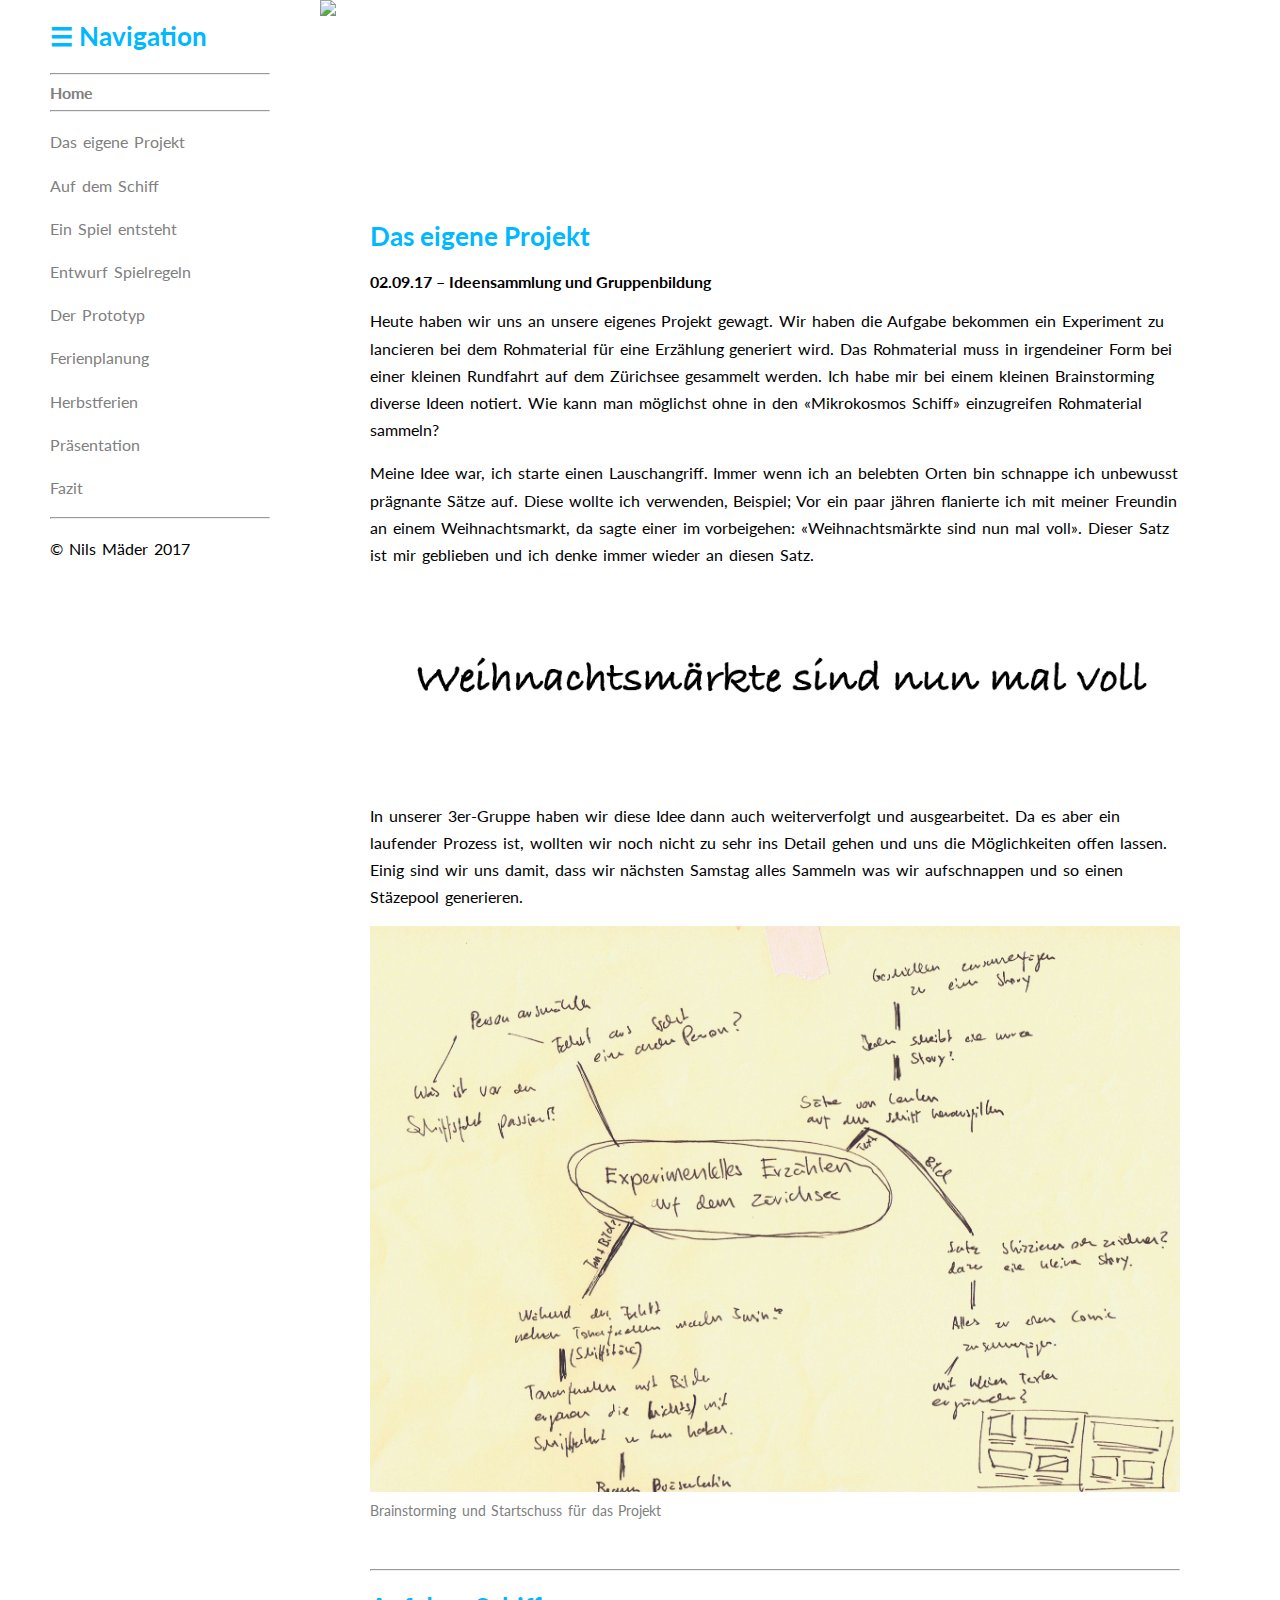
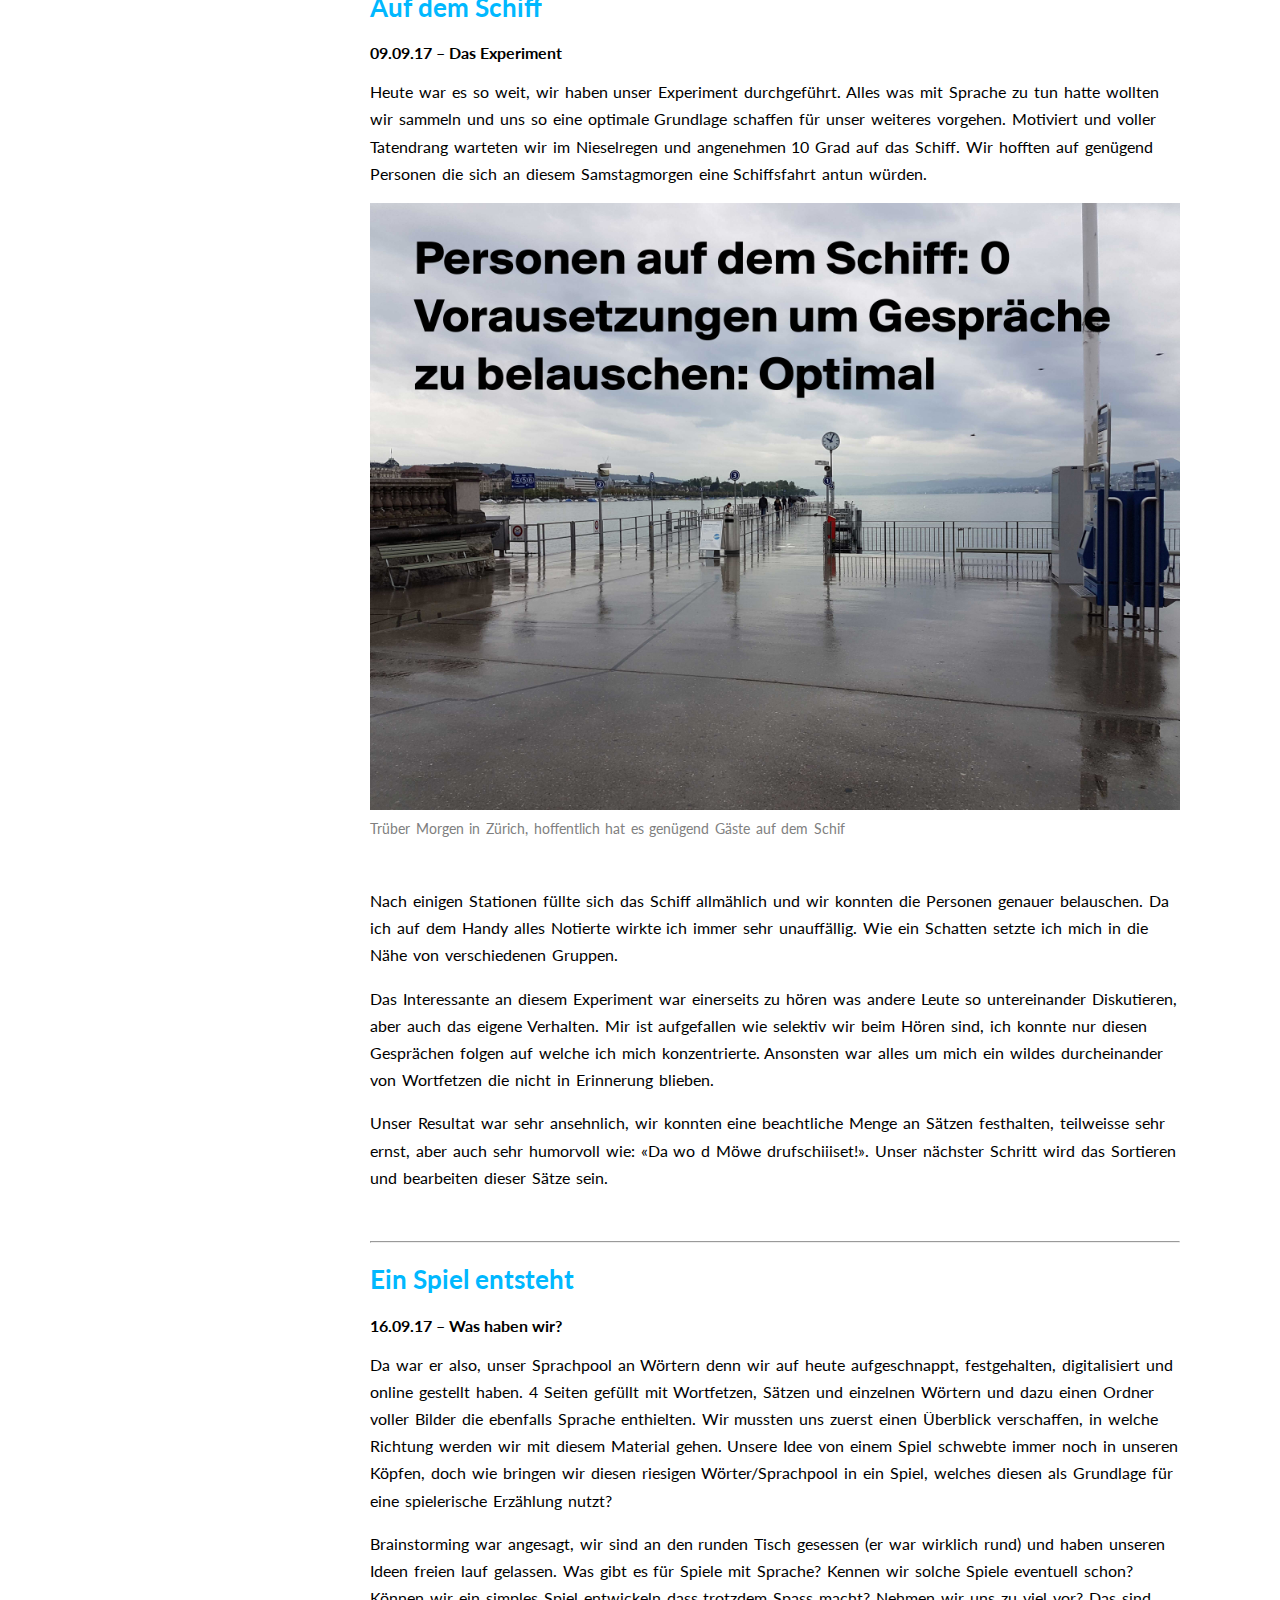
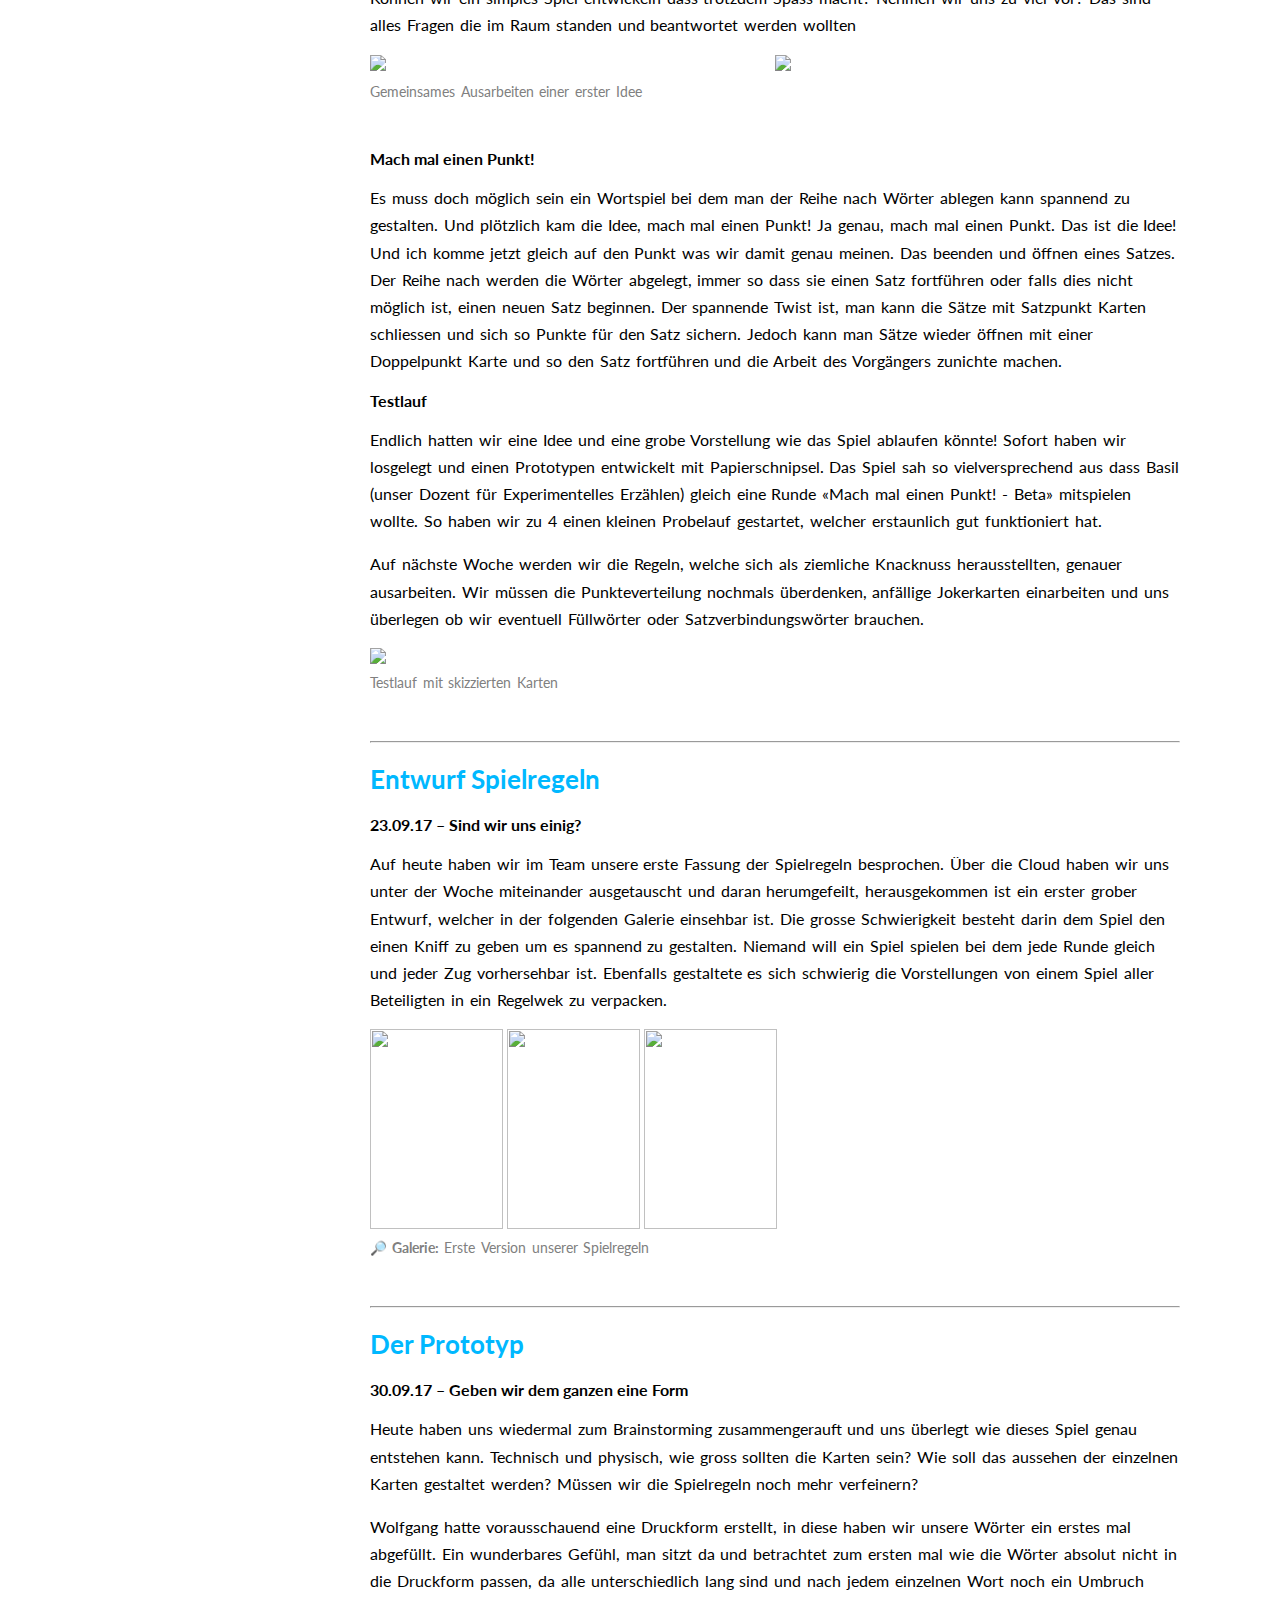
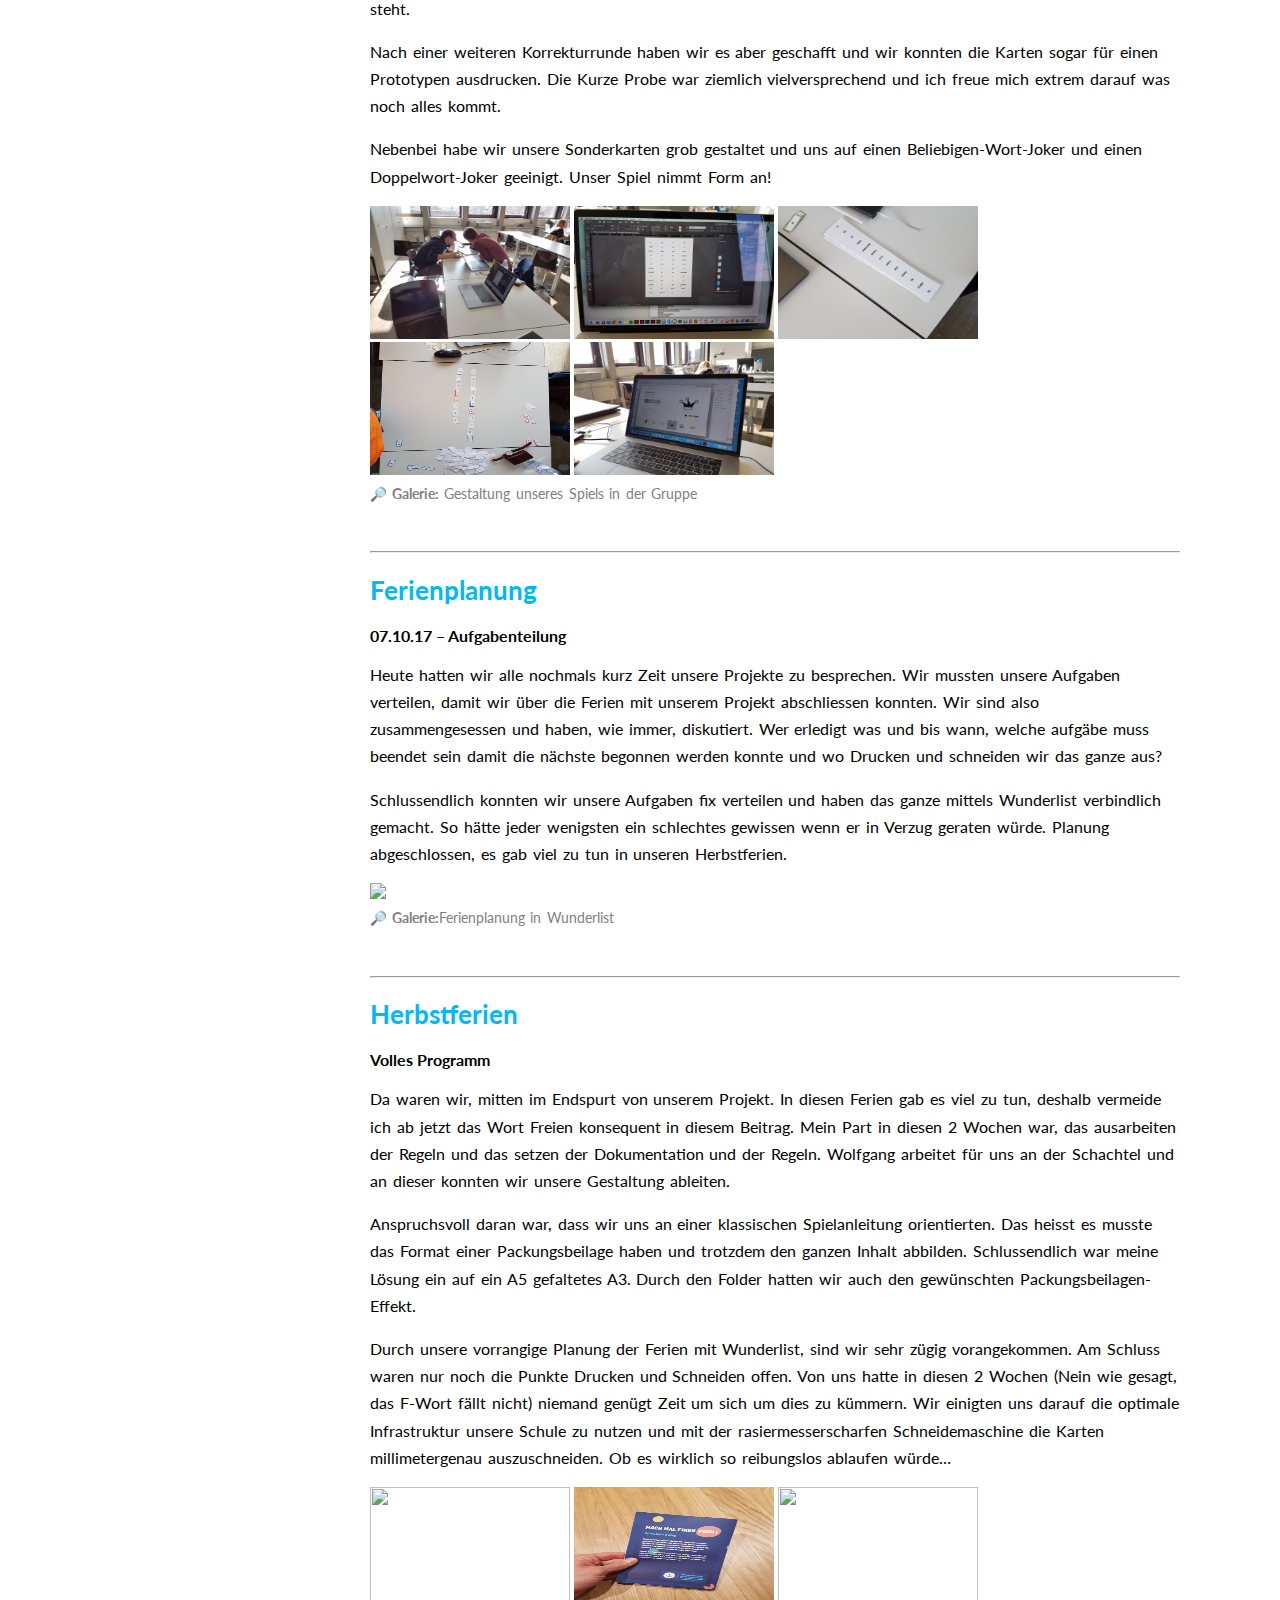
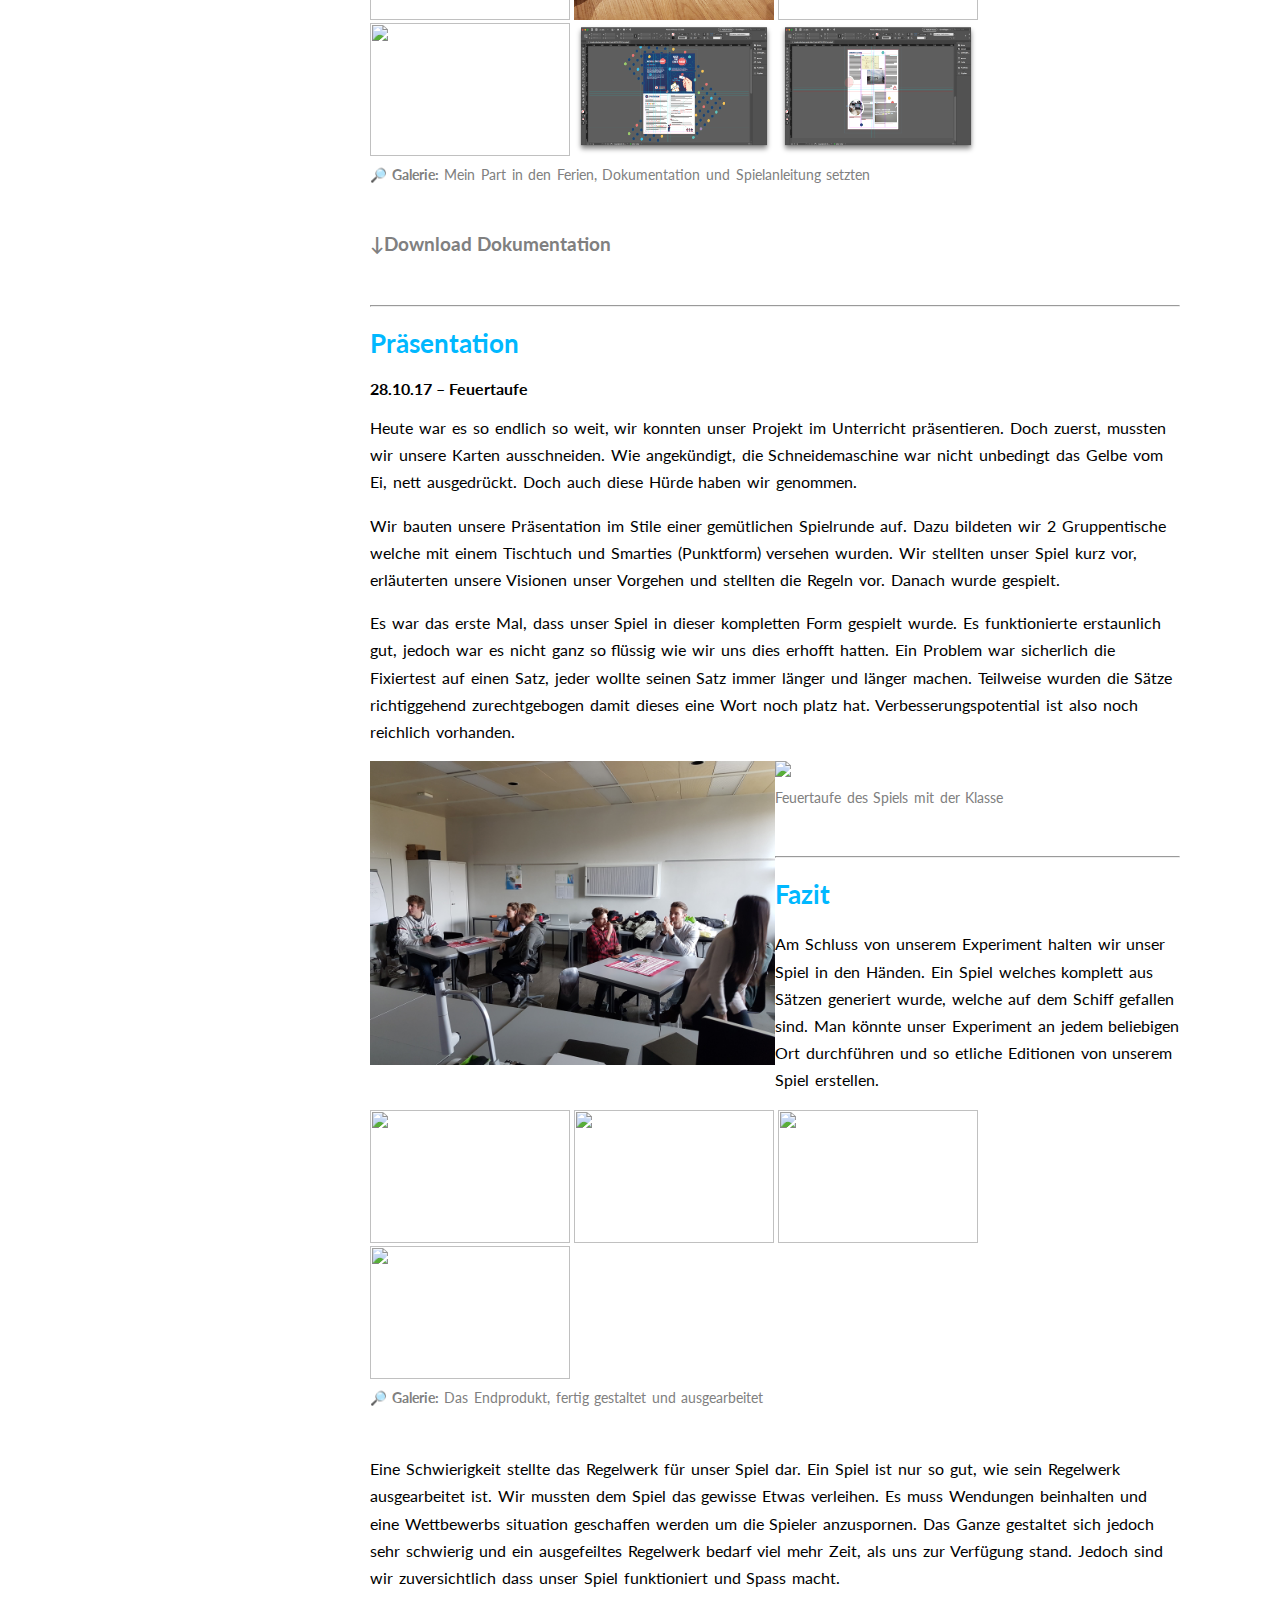
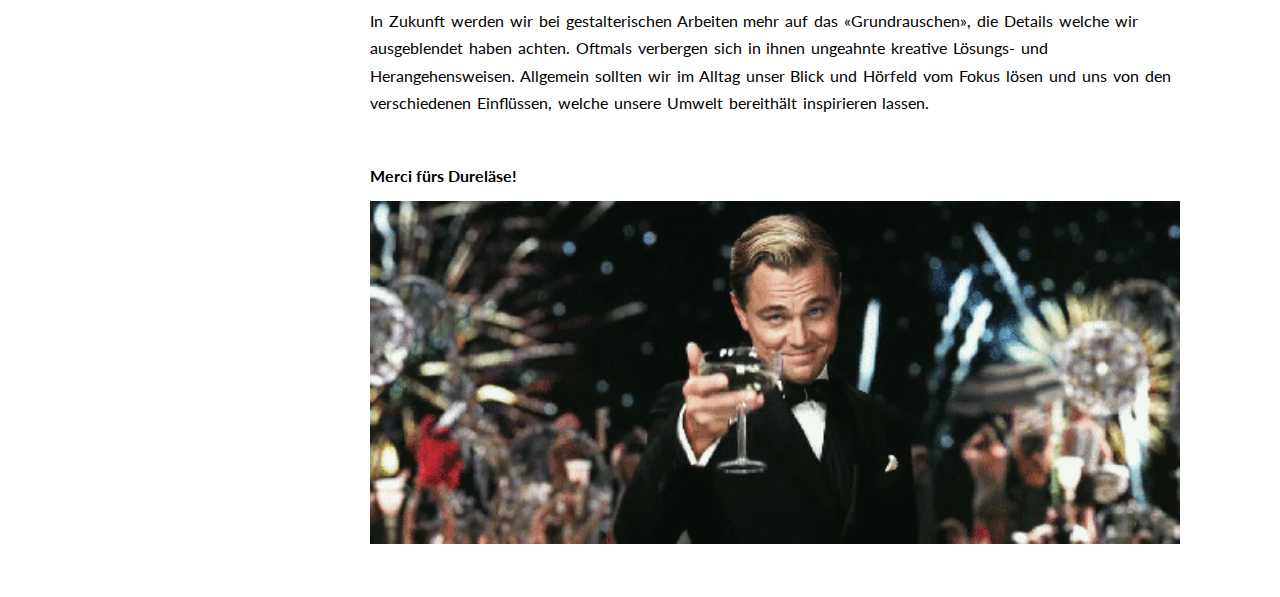
==== portfolio.html @ c40cd368 "Unterteilung" ====
<!DOCTYPE html>
<html lang="de">
    
<head>
    <link href="https://fonts.googleapis.com/css?family=Lato:400,700,900" rel="stylesheet">
    
    <meta name="viewport" content="width=device-width, initial-scale=1.0">
    <meta charset="utf-8">
    <meta http-equiv="x-ua-compatible" content="ie=edge"> 
    
    <title>Das Projekt</title>
    <link rel="stylesheet" href="./css/style.css">
    <link rel="stylesheet" href="./css/mediaqueries.css">
    
    <script src="https://ajax.googleapis.com/ajax/libs/jquery/3.2.1/jquery.min.js"></script>
    <script>
    $(document).ready(function(){
    $("a").on('click', function(event) {
    if (this.hash !== "") 
    {
    event.preventDefault();
    var hash = this.hash;
    $('html, body').animate
    ({scrollTop: $(hash).offset().top
      }, 800, function(){
           window.location.hash = hash;
    });
    }
    });
    });
</script>
    
<link rel="stylesheet" href="css/lightbox.min.css">
    
</head>
    
<body>
    
    <header>
    </header>
    
    <!-- Menue-left -->
    <main>
        <div id="left-row">
            <div id="left-row-inner">
                <h2>&#x2630; Navigation</h2>
                <hr class="line" />
            <nav>
                
    <!--HomeButton -->
            <b><a href="./index.html">Home</a></b>
                <hr class="line" />
    <!--HomeButton_Line_ende--->
                
		      <p><a href="#Projekt">Das eigene Projekt</a>
		      </p>
		      <p><a href="#Schiff">Auf dem Schiff</a>
		      </p>
              <p><a href="#Entstehung">Ein Spiel entsteht</a>
		      </p>
              <p><a href="#Spielregeln">Entwurf Spielregeln</a>
		      </p> 
		      <p><a href="#Prototyp">Der Prototyp</a>
		      </p>
                <p><a href="#Ferienplanung">Ferienplanung</a>
		      </p>
                 <p><a href="#Herbstferien">Herbstferien</a>
		      </p>
                <p><a href="#Praesentation">Präsentation</a>
		      </p>
                 <p><a href="#Fazit">Fazit</a>
		      </p>
                
            </nav>
                <hr class="line" />
                
                 <p>© Nils Mäder 2017</p> 
            </div>
        </div>
        
    <!-- Menue-left-ende -->
        
            
    <!-- Content Text start -->
        
    <div id="content">
        
        <!-- Bildstreifen Header start -->
        <div id="bildstreifen-header">
        <img src="./img/Titelbild_experimentelles_erzaehlen.jpg" width="100%">
        </div>
        <!-- Bildstreifen Header ende -->
        
            <div id="content-inner">
            
            <section id="Projekt">
            <h2>Das eigene Projekt</h2>
            </section>
            <b>02.09.17 &#8211; Ideensammlung und Gruppenbildung</b>
        
            <p>Heute haben wir uns an unsere eigenes Projekt gewagt. Wir haben die Aufgabe bekommen ein Experiment zu lancieren bei dem Rohmaterial für eine Erzählung generiert wird. Das Rohmaterial muss in irgendeiner Form bei einer kleinen Rundfahrt auf dem Zürichsee gesammelt werden. Ich habe mir bei einem kleinen Brainstorming diverse Ideen notiert. Wie kann man möglichst ohne in den «Mikrokosmos Schiff» einzugreifen Rohmaterial sammeln?</p> 

            <p>Meine Idee war, ich starte einen Lauschangriff. Immer wenn ich an belebten Orten bin schnappe ich unbewusst prägnante Sätze auf. Diese wollte ich verwenden, Beispiel; Vor ein paar jähren flanierte ich mit meiner Freundin an einem Weihnachtsmarkt, da sagte einer im vorbeigehen: «Weihnachtsmärkte sind nun mal voll». Dieser Satz ist mir geblieben und ich denke immer wieder an diesen Satz.</p> 
                
                <img src="./img/weihnachtsmaerkte.png" width="100%">

            <p>In unserer 3er-Gruppe haben wir diese Idee dann auch weiterverfolgt und ausgearbeitet. Da es aber ein laufender Prozess ist, wollten wir noch nicht zu sehr ins Detail gehen und uns die Möglichkeiten offen lassen. Einig sind wir uns damit, dass wir nächsten Samstag alles Sammeln was wir aufschnappen und so einen Stäzepool generieren.</p>
                
            <img src="./img/Skizze_1.jpg" width="100%">
                
                
             <p1 class= "spacer1">  Brainstorming und Startschuss für das Projekt </p1>

        
            <hr class="line" />
            <section id="Schiff">
            <h2>Auf dem Schiff</h2>
            </section>
            <b>09.09.17 &#8211; Das Experiment</b>
        
            <p>Heute war es so weit, wir haben unser Experiment durchgeführt. Alles was mit Sprache zu tun hatte wollten wir sammeln und uns so eine optimale Grundlage schaffen für unser weiteres vorgehen. Motiviert und voller Tatendrang warteten wir im Nieselregen und  angenehmen 10 Grad auf das Schiff. Wir hofften auf genügend Personen die sich an diesem Samstagmorgen eine Schiffsfahrt antun würden. </p>
                
                 <img src="./img/hafen_1.jpg" width="100%">
                
             <p1 class= "spacer1">  Trüber Morgen in Zürich, hoffentlich hat es genügend Gäste auf dem Schif </p1>

                
            <p> Nach einigen Stationen füllte sich das Schiff allmählich und wir konnten die Personen genauer belauschen. Da ich auf dem Handy alles Notierte wirkte ich immer sehr unauffällig. Wie ein Schatten setzte ich mich in die Nähe von verschiedenen Gruppen. </p>    
        
            <p>Das Interessante an diesem Experiment war einerseits zu hören was andere Leute so untereinander Diskutieren, aber auch das eigene Verhalten. Mir ist aufgefallen wie selektiv wir beim Hören sind, ich konnte nur diesen Gesprächen folgen auf welche ich mich konzentrierte. Ansonsten war alles um mich ein wildes durcheinander von Wortfetzen die nicht in Erinnerung blieben.</p> 

            <p>Unser Resultat war sehr ansehnlich, wir konnten eine beachtliche Menge an Sätzen festhalten, teilweisse sehr ernst, aber auch sehr humorvoll wie: «Da wo d Möwe drufschiiiset!». Unser nächster Schritt wird das Sortieren und bearbeiten dieser Sätze sein.</p>
                
             <a class= "spacer1"></a>
   
                
            <hr class="line" />
            <section id="Entstehung">
            <h2>Ein Spiel entsteht</h2>
            </section>
            <b>16.09.17 &#8211; Was haben wir?</b>
                
                <p> Da war er also, unser Sprachpool an Wörtern denn wir auf heute aufgeschnappt, festgehalten, digitalisiert und online gestellt haben. 4 Seiten gefüllt mit Wortfetzen, Sätzen und einzelnen Wörtern und dazu einen Ordner voller Bilder die ebenfalls Sprache enthielten. Wir mussten uns zuerst einen Überblick verschaffen, in welche Richtung werden wir mit diesem Material gehen. Unsere Idee von einem Spiel schwebte immer noch in unseren Köpfen, doch wie bringen wir diesen riesigen Wörter/Sprachpool in ein Spiel, welches diesen als Grundlage für eine spielerische Erzählung nutzt? </p>

                <p>Brainstorming war angesagt, wir sind an den runden Tisch gesessen (er war wirklich rund) und haben unseren Ideen freien lauf gelassen. Was gibt es für Spiele mit Sprache? Kennen wir solche Spiele eventuell schon? Können wir ein simples Spiel entwickeln dass trotzdem Spass macht? Nehmen wir uns zu viel vor? Das sind alles Fragen die im  Raum standen und beantwortet werden wollten </p> 
                
                 <img class="img1" src="./img/gruppenarbeit.jpg" width="100%">
                 <img class="img1" src="./img/skizzen.jpg" width="100%">
                
               <p1 class= "spacer1">  Gemeinsames Ausarbeiten einer erster Idee </p1>


                <b>Mach mal einen Punkt!</b>

                <p>Es muss doch möglich sein ein Wortspiel bei dem man der Reihe nach Wörter ablegen kann spannend zu gestalten. Und plötzlich kam die Idee, mach mal einen Punkt! Ja genau, mach mal einen Punkt. Das ist die Idee! Und ich komme jetzt gleich auf den Punkt was wir damit genau meinen. Das beenden und öffnen eines Satzes. Der Reihe nach werden die Wörter abgelegt, immer so dass sie einen Satz fortführen oder falls dies nicht möglich ist, einen neuen Satz beginnen. Der spannende Twist ist, man kann die Sätze mit Satzpunkt Karten schliessen und sich so Punkte für den Satz sichern. Jedoch kann man Sätze wieder öffnen mit einer Doppelpunkt Karte und so den Satz fortführen und die Arbeit des Vorgängers zunichte machen.</p>
                
                
                <b>Testlauf</b>

                <p>Endlich hatten wir eine Idee und eine grobe Vorstellung wie das Spiel ablaufen könnte! Sofort haben wir losgelegt und einen Prototypen entwickelt mit Papierschnipsel. Das Spiel sah so vielversprechend aus dass Basil (unser Dozent für Experimentelles Erzählen) gleich eine Runde «Mach mal einen Punkt! - Beta» mitspielen wollte. So haben wir zu 4 einen kleinen Probelauf gestartet, welcher erstaunlich gut funktioniert hat.</p> 

                <p>Auf nächste Woche werden wir die Regeln, welche sich als ziemliche Knacknuss herausstellten, genauer ausarbeiten. Wir müssen die Punkteverteilung nochmals überdenken, anfällige Jokerkarten einarbeiten und uns überlegen ob wir eventuell Füllwörter oder Satzverbindungswörter brauchen.</p>
                
            <img src="./img/spieltest.jpg" width="100%">
                
            <p1 class= "spacer1">  Testlauf mit skizzierten Karten </p1>

                
            <hr class="line" />
            <section id="Spielregeln">
            <h2>Entwurf Spielregeln</h2>
            </section>
                
                
                <b>23.09.17 &#8211; Sind wir uns einig?</b> 


                <p>Auf heute haben wir im Team unsere erste Fassung der Spielregeln besprochen.  Über die Cloud haben wir uns unter der Woche miteinander ausgetauscht und daran herumgefeilt, herausgekommen ist ein erster grober Entwurf, welcher in der folgenden Galerie einsehbar ist. Die grosse Schwierigkeit besteht darin dem Spiel den einen Kniff zu geben um es spannend zu gestalten. Niemand will ein Spiel spielen bei dem jede Runde gleich und jeder Zug vorhersehbar ist. Ebenfalls gestaltete es sich schwierig die Vorstellungen von einem Spiel aller Beteiligten in ein Regelwek zu verpacken. </p> 
                
    <a href="./img/Regeln_1.jpg" rel="lightbox[Regeln]" title="Die Spielregeln">
    <img src= "./img/Regeln_1.jpg" width="133" height="200">
    </a>
                
    <a href="./img/Regeln_2.jpg" rel="lightbox[Regeln]" title="Die Spielregeln">
    <img src= "./img/Regeln_2.jpg" width="133" height="200">
    </a>
      
   <a href="./img/Regeln_3.jpg" rel="lightbox[Regeln]" title="Die Spielregeln">            
    <img src= "./img/Regeln_3.jpg" width="133" height="200">
    </a>  
                
    
    <p1 class= "spacer1"> <b>&#x1F50E; Galerie:</b> Erste Version unserer Spielregeln </p1>

                
            <hr class="line" />
            <section id="Prototyp">
            <h2>Der Prototyp</h2>
            </section>
        
                
                <b>30.09.17 &#8211; Geben wir dem ganzen eine Form</b>
            
                <p>Heute haben uns wiedermal zum Brainstorming zusammengerauft und uns überlegt wie dieses Spiel genau entstehen kann. Technisch und physisch, wie gross sollten die Karten sein? Wie soll das aussehen der einzelnen Karten gestaltet werden? Müssen wir die Spielregeln noch mehr verfeinern?</p> 

                <p>Wolfgang hatte vorausschauend eine Druckform erstellt, in diese haben wir unsere Wörter ein erstes mal abgefüllt. Ein wunderbares Gefühl, man sitzt da und betrachtet zum ersten mal wie die Wörter absolut nicht in die Druckform passen, da alle unterschiedlich lang sind und nach jedem einzelnen Wort noch ein Umbruch steht.</p>
    

                <p>Nach einer weiteren Korrekturrunde haben wir es aber geschafft und wir konnten die Karten sogar für einen Prototypen ausdrucken. Die Kurze Probe war ziemlich vielversprechend und ich freue mich extrem darauf was noch alles kommt.</p> 

                <p>Nebenbei habe wir unsere Sonderkarten grob gestaltet und uns auf einen Beliebigen-Wort-Joker und einen Doppelwort-Joker geeinigt. Unser Spiel nimmt Form an!</p> 
                
    <a href="./img/storming_2.jpg" rel="lightbox[Prototyp]" title="Wieder mal am Brainstormen">
    <img src= "./img/storming_2.jpg" width="200" height="133">
    </a>
                
    <a href="./img/abgefuellt.jpg" rel="lightbox[Prototyp]" title="Abegfüllte Wörter in der Druckform">
    <img src= "./img/abgefuellt.jpg" width="200" height="133">
    </a>
      
   <a href="./img/ausgeschnitten.jpg" rel="lightbox[Prototyp]" title="Ausgeschnittene Karten">            
    <img src= "./img/ausgeschnitten.jpg" width="200" height="133">
    </a>  
       
    <a href="./img/protoyp.jpg" rel="lightbox[Prototyp]" title="Der Prototyp – Jeah!">            
    <img src= "./img/protoyp.jpg" width="200" height="133">
    </a>
                   
    <a href="./img/joker.jpg" rel="lightbox[Prototyp]" title="Joker-Konzept!">            
    <img src= "./img/joker.jpg" width="200" height="133">
    </a>
                
    <p1 class= "spacer1">  <b>&#x1F50E; Galerie:</b> Gestaltung unseres Spiels in der Gruppe </p1>

                
            <hr class="line" />
            <section id="Ferienplanung">
            <h2>Ferienplanung</h2>
            </section>
                
                <b>07.10.17 &#8211; Aufgabenteilung</b>


                <p>Heute hatten wir alle nochmals kurz Zeit unsere Projekte zu besprechen. Wir mussten unsere Aufgaben verteilen, damit wir über die Ferien mit unserem Projekt abschliessen konnten. Wir sind also zusammengesessen und haben, wie immer, diskutiert. Wer erledigt was und bis wann, welche aufgäbe muss beendet sein damit die nächste begonnen werden konnte und wo Drucken und schneiden wir das ganze aus?</p>

                <p>Schlussendlich konnten wir unsere Aufgaben fix verteilen und haben das ganze mittels Wunderlist verbindlich gemacht. So hätte jeder wenigsten ein schlechtes gewissen wenn er in Verzug geraten würde. Planung abgeschlossen, es gab viel zu tun in unseren Herbstferien.</p>
                
                 <img class="img" src="./img/Wunderlist.png" width="100%">
                
     <p1 class= "spacer1">  <b>&#x1F50E; Galerie:</b>Ferienplanung in Wunderlist  </p1>

                
                
       <hr class="line" />
            <section id="Herbstferien">
            <h2>Herbstferien</h2>
            </section>
                
                <b>Volles Programm</b>  
                
                <p> Da waren wir, mitten im Endspurt von unserem Projekt. In diesen Ferien gab es viel zu tun, deshalb vermeide ich ab jetzt das Wort Freien konsequent in diesem Beitrag. Mein Part in diesen 2 Wochen war, das ausarbeiten der Regeln und das setzen der Dokumentation und der Regeln. Wolfgang arbeitet für uns an der Schachtel und an dieser konnten wir unsere Gestaltung ableiten. </p>
                
                <p> Anspruchsvoll daran war, dass wir uns an einer klassischen Spielanleitung orientierten. Das heisst es musste das Format einer Packungsbeilage haben und trotzdem den ganzen Inhalt abbilden. Schlussendlich war meine Lösung ein auf ein A5 gefaltetes A3. Durch den Folder hatten wir auch den gewünschten Packungsbeilagen-Effekt. </p>
                
                <p> Durch unsere vorrangige Planung der Ferien mit Wunderlist, sind wir sehr zügig vorangekommen. Am Schluss waren nur noch die Punkte Drucken und Schneiden offen. Von uns hatte in diesen 2 Wochen (Nein wie gesagt, das F-Wort fällt nicht) niemand genügt Zeit um sich um dies zu kümmern. Wir einigten uns darauf die optimale Infrastruktur unsere Schule zu nutzen und mit der rasiermesserscharfen Schneidemaschine die Karten millimetergenau auszuschneiden. Ob es wirklich so reibungslos ablaufen würde… </p>
                
                
    <a href="./img/anleitung_1.jpg" rel="lightbox[Ferien]" title="Anleitung und Dokumentation">
    <img src= "./img/anleitung_1.jpg" width="200" height="133">
    </a>
                
    <a href="./img/Anleitung_2.jpg" rel="lightbox[Ferien]" title="Anleitung und Dokumentation">
    <img src= "./img/Anleitung_2.jpg" width="200" height="133">
    </a>
      
   <a href="./img/Anleitung_3.jpg" rel="lightbox[Ferien]" title="Anleitung und Dokumentation">            
    <img src= "./img/Anleitung_3.jpg" width="200" height="133">
    </a>  
       
    <a href="./img/Anleitung_4.jpg" rel="lightbox[Ferien]" title="Anleitung und Dokumentation">            
    <img src= "./img/Anleitung_4.jpg" width="200" height="133">
    </a>
                   
    <a href="./img/indesign_1.png" rel="lightbox[Ferien]" title="Setzen in InDesign">            
    <img src= "./img/indesign_1.png" width="200" height="133">
    </a>
                
      <a href="./img/indesign_2.png" rel="lightbox[Ferien]" title="Setzen in InDesign">            
    <img src= "./img/indesign_2.png" width="200" height="133">
    </a>
            
   <p1 class= "spacer1">  <b>&#x1F50E; Galerie:</b> Mein Part in den Ferien, Dokumentation und Spielanleitung setzten </p1>
      
                
<a class="spacer" href="downloads/mach_mal_einen_punkt_doku_PDF_Version.pdf"
  download="mach_mal_einen_punkt_doku_PDF_Version.pdf"> <h3>&#x2193;Download Dokumentation</h3></a>
                
    
                
                
            <hr class="line" />
            <section id="Praesentation">
            <h2>Präsentation</h2>
            </section>
                
                <b>28.10.17 &#8211; Feuertaufe</b>
                
                
                
                <p> Heute war es so endlich so weit, wir konnten unser Projekt im Unterricht präsentieren. Doch zuerst, mussten wir unsere Karten ausschneiden. Wie angekündigt, die Schneidemaschine war nicht unbedingt das Gelbe vom Ei, nett ausgedrückt. Doch auch diese Hürde haben wir genommen. </p>
                
                <p> Wir bauten unsere Präsentation im Stile einer gemütlichen Spielrunde auf. Dazu bildeten wir 2 Gruppentische welche mit einem Tischtuch und Smarties (Punktform) versehen wurden. Wir stellten unser Spiel kurz vor, erläuterten unsere Visionen unser Vorgehen und stellten die Regeln vor. Danach wurde gespielt.  </p>
                
                <p> Es war das erste Mal, dass unser Spiel in dieser kompletten Form gespielt wurde. Es funktionierte erstaunlich gut, jedoch war es nicht ganz so flüssig wie wir uns dies erhofft hatten. Ein Problem war sicherlich die Fixiertest auf einen Satz, jeder wollte seinen Satz immer länger und länger machen. Teilweise wurden die Sätze richtiggehend zurechtgebogen damit dieses eine Wort noch platz hat. Verbesserungspotential ist also noch reichlich vorhanden. </p>
                
                <img class="img1" src="./img/Spielen_1.jpg" width="100%">
                <img class="img1" src="./img/Spielen_2.jpg" width="100%">
                
               <p1 class= "spacer1">   Feuertaufe des Spiels mit der Klasse </p1>

                
                
            <hr class="line" />
            <section id="Fazit">
            <h2>Fazit</h2>
            </section>
                
                
                <p>Am Schluss von unserem Experiment halten wir unser Spiel in den Händen. Ein Spiel welches komplett aus Sätzen generiert wurde, welche auf dem Schiff gefallen sind. Man könnte unser Experiment an jedem beliebigen Ort durchführen und so etliche Editionen von unserem Spiel erstellen. </p> 
                
                
                <a href="./img/spiel_1.jpg" rel="lightbox[Spiel]" title="Unser fertiges Spiel: Verpackungsdesign">
                <img src= "./img/spiel_1.jpg" width="200" height="133">
                </a>
                
                <a href="./img/spiel_2.jpg" rel="lightbox[Spiel]" title="Unser fertiges Spiel: Verpackungsdesign">
                <img src= "./img/spiel_2.jpg" width="200" height="133">
                </a>
      
                <a href="./img/spiel_3.jpg" rel="lightbox[Spiel]" title="Unser fertiges Spiel: Anleitung und Dokumentation inklusive Innenleben"> <img src= "./img/spiel_3.jpg" width="200" height="133">
                </a>  
       
                <a href="./img/spiel_4.jpg" rel="lightbox[Spiel]" title="Unser fertiges Spiel: Rückseite und Spielutensilien">            
                <img src= "./img/spiel_4.jpg" width="200" height="133">
                </a>
                
                <p1 class= "spacer1"> <b>&#x1F50E; Galerie:</b> Das Endprodukt, fertig gestaltet und ausgearbeitet </p1>

                

                <p> Eine Schwierigkeit stellte das Regelwerk für unser Spiel dar. Ein Spiel ist nur so gut, wie sein Regelwerk ausgearbeitet ist. Wir mussten dem Spiel das gewisse Etwas verleihen. Es muss Wendungen beinhalten und eine Wettbewerbs situation geschaffen werden um die Spieler anzuspornen. Das Ganze gestaltet sich jedoch sehr schwierig und ein ausgefeiltes Regelwerk bedarf viel mehr Zeit, als uns zur Verfügung stand. Jedoch sind wir zuversichtlich dass unser Spiel funktioniert und Spass macht.</p>
                
                <p> In Zukunft werden wir bei gestalterischen Arbeiten mehr auf das «Grundrauschen», die Details welche wir ausgeblendet haben achten. Oftmals verbergen sich in ihnen ungeahnte kreative Lösungs- und Herangehensweisen. Allgemein sollten wir im Alltag unser Blick und Hörfeld vom Fokus lösen und uns von den verschiedenen Einflüssen, welche unsere Umwelt bereithält inspirieren lassen. </p>
                
                <a class= "spacer1"></a>

                
                <b> Merci fürs Dureläse!</b>
                <p> </p>
                 <img src="./img/gratuliere.gif" width="100%">
            
              
                    
        </div>
        </div>
        <div style="clear: both;"></div>
        

            
    </main>
    
        <!-- Content Text ende -->

    
    <script src="js/lightbox-plus-jquery.min.js"></script>
    
  </body>
</html>
---- css/style.css ----
/** Reset *//

* {
   margin: 0;
   padding: 0;
}

body {
    font-family: 'Lato', 'Helvetica Neue', sans-serif;    
    margin: 0;
    padding: 0;
}

/**Schriften**/

h1 {
	font-size: 2em;
}

h2 {
	color:#00b8ff;
    font-size: 1.6em;
}

p {
    font-size: 1em;
    line-height: 1.7em;
    word-spacing: 0.12em;
}

p1 {
    font-size: 0.85em;
    line-height: 1em;
    word-spacing: 0.12em;
    color:#808080; 
}

li {
    font-size: 1em;
    line-height: 1.7em;
}

/**Schriften ende**/

/**Abstand**/

.spacer { 
    display: block;
    margin: 50px 0px 50px 0px;
} 

.spacer1 { 
    display: block;
    margin: 10px 0px 50px 0px;
} 



/**Linie_Titel**/

#line { 
color:#808080; 
size:1px; 
width:75%;
z-index: -1;
} 

/**Linie_Titel_ende**/

main {
    display: block;
}

header {
    height: auto;
    width: 100%;
} 

/** Bildstreifen header **/

#bildstreifen-header {
    width: 100%;
    height: 200px;
    overflow: hidden;
    margin-bottom: 0px;
    z-index: -1;
    position: relative;    
}


/**Menue Links **/

#left-row {
    width: 25%;
    min-width: 300px;
    height: 100vh;
    background-color: #FFFFFF;
    position: fixed;
    left: 0px;
    overflow: hidden;
    z-index: 1;
    -webkit-transition: 800ms, opacity 800ms cubic-bezier(1, 0, 0, 1) 0ms; /* For Safari 3.1 to 6.0, Chrome 4.0 to 26.0 */
    -moz-transition: 800ms, opacity 800ms cubic-bezier(1, 0, 0, 1) 0ms; /* For Mozilla 4.0 to 16.0 */
    -o-transition: 800ms, opacity 800ms cubic-bezier(1, 0, 0, 1) 0ms; /* For Opera 10.5 to 12.1 */
    transition: 800ms, opacity 800ms cubic-bezier(1, 0, 0, 1) 0ms; 
}

#content {
    width: 75%;
    height: auto;
    position: absolute;
    left: 25%;
    -webkit-transition: 800ms, opacity 800ms cubic-bezier(1, 0, 0, 1) 0ms; /* For Safari 3.1 to 6.0, Chrome 4.0 to 26.0 */
    -moz-transition: 800ms, opacity 800ms cubic-bezier(1, 0, 0, 1) 0ms; /* For Mozilla 4.0 to 16.0 */
    -o-transition: 800ms, opacity 800ms cubic-bezier(1, 0, 0, 1) 0ms; /* For Opera 10.5 to 12.1 */
    transition: 800ms, opacity 800ms cubic-bezier(1, 0, 0, 1) 0ms;
}

#left-row {
    width: 25%;
    min-width: 300px;
    height: 100vh;
    background-color: #FFFFFF;
    position: fixed;
    overflow: hidden;
    z-index: 1;
}

/**Menue-inner**/



a:link    {
    color: #808080;
    text-decoration: none;
}
a:visited {
    color: #808080;
    text-decoration: none;
}
a:focus   {
    color: #808080;
    text-decoration: none;
}
a:hover   {
    color: #00b8ff;
    text-decoration: none;
}
a:active  {
    color: #808080;
    text-decoration: none
}

#left-row-inner{
    margin: 10px 50px 50px 50px;
}


/**Content **/

#content {
    width: 75%;
    height: auto;
    position: absolute;
    left: 25%;
}

#text {
    max-width:600px;
}

/**content-inner**/

#content-inner {
    margin: 10px 100px 50px 50px;
}

#text {
    width: 55%;
    height: auto;
    position: absolute;
}

/**footer**/

footer {
    color: #808080;
    width: 100%;
    height: 50px;
    position:fixed;
    bottom: 0;
    background-color:  #FFFFFF;
    z-index: 1;
}

footer_inner {
    margin: 10px 50px 50px 50px;
    position:fixed;
}

/** Bilder nebeneinander **/

.img1 {
    width: 50%;
    height: auto;
    float: left;
    margin-bottom: 15px;

}

.img2 {
    width: 50%;
    height: auto;
    float: left;
    margin-bottom: 15px;

}
/** welecome**/

.introduction {
    height:100vh;
    width: 100%;
    -webkit-background-size: cover;
    -moz-background-size: cover;
    -o-background-size: cover;
    background-size: cover;
    position: relative;
    }
    
    .grid-1-2 {
        height: 80vh;
        width: 50%;
        float: left;
        text-align: center
        }

 .titel {
        height: 20vh;
        margin: 10px 100px 50px 50px;
        }

.color-1 {
    background-color: #00b8ff;
    }

.color-2 {
   background-color: #808080;
    }


/**Link**/

a.negativ {
    font-size: 1.6em;
    color: #000000;
    text-decoration: none;
}

a.negativ:hover {
    font-size: 1.6em;
    color: #ffffff !important;
}
---- css/mediaqueries.css ----
@media screen and (max-width: 1200px) {
	#content {
		left: 300px ;
    }
}

@media screen and (max-width: 760px) {
	#left-row {
		left: -300px;
    }
    
    #content {
        left: 0px;
        width: 100%;
    }
}

@media screen and (max-width: 1200px) {
	#content-inner {
		margin: 10px 180px 50px 50px;
    }
    }


@media screen and (max-width: 760px) {
	#content-inner {
		margin: 10px 50px 50px 50px;
    }
    }
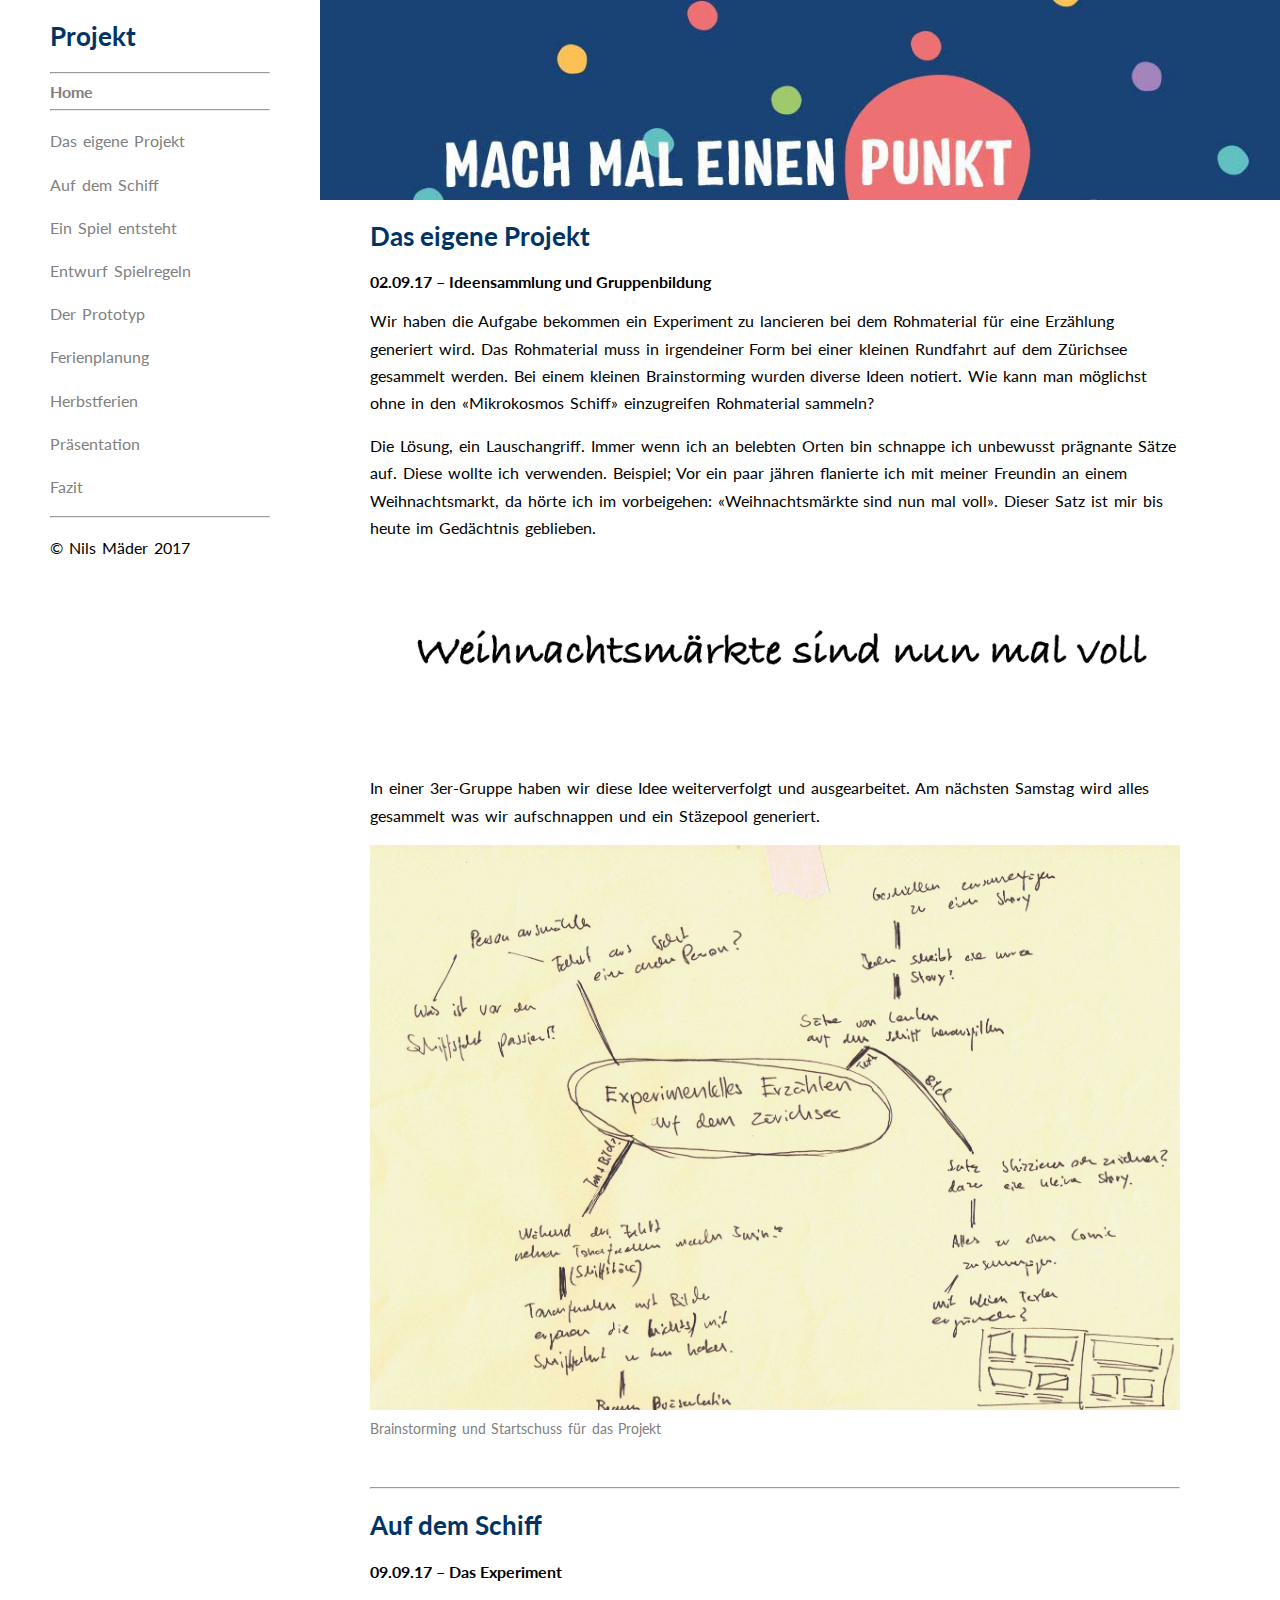
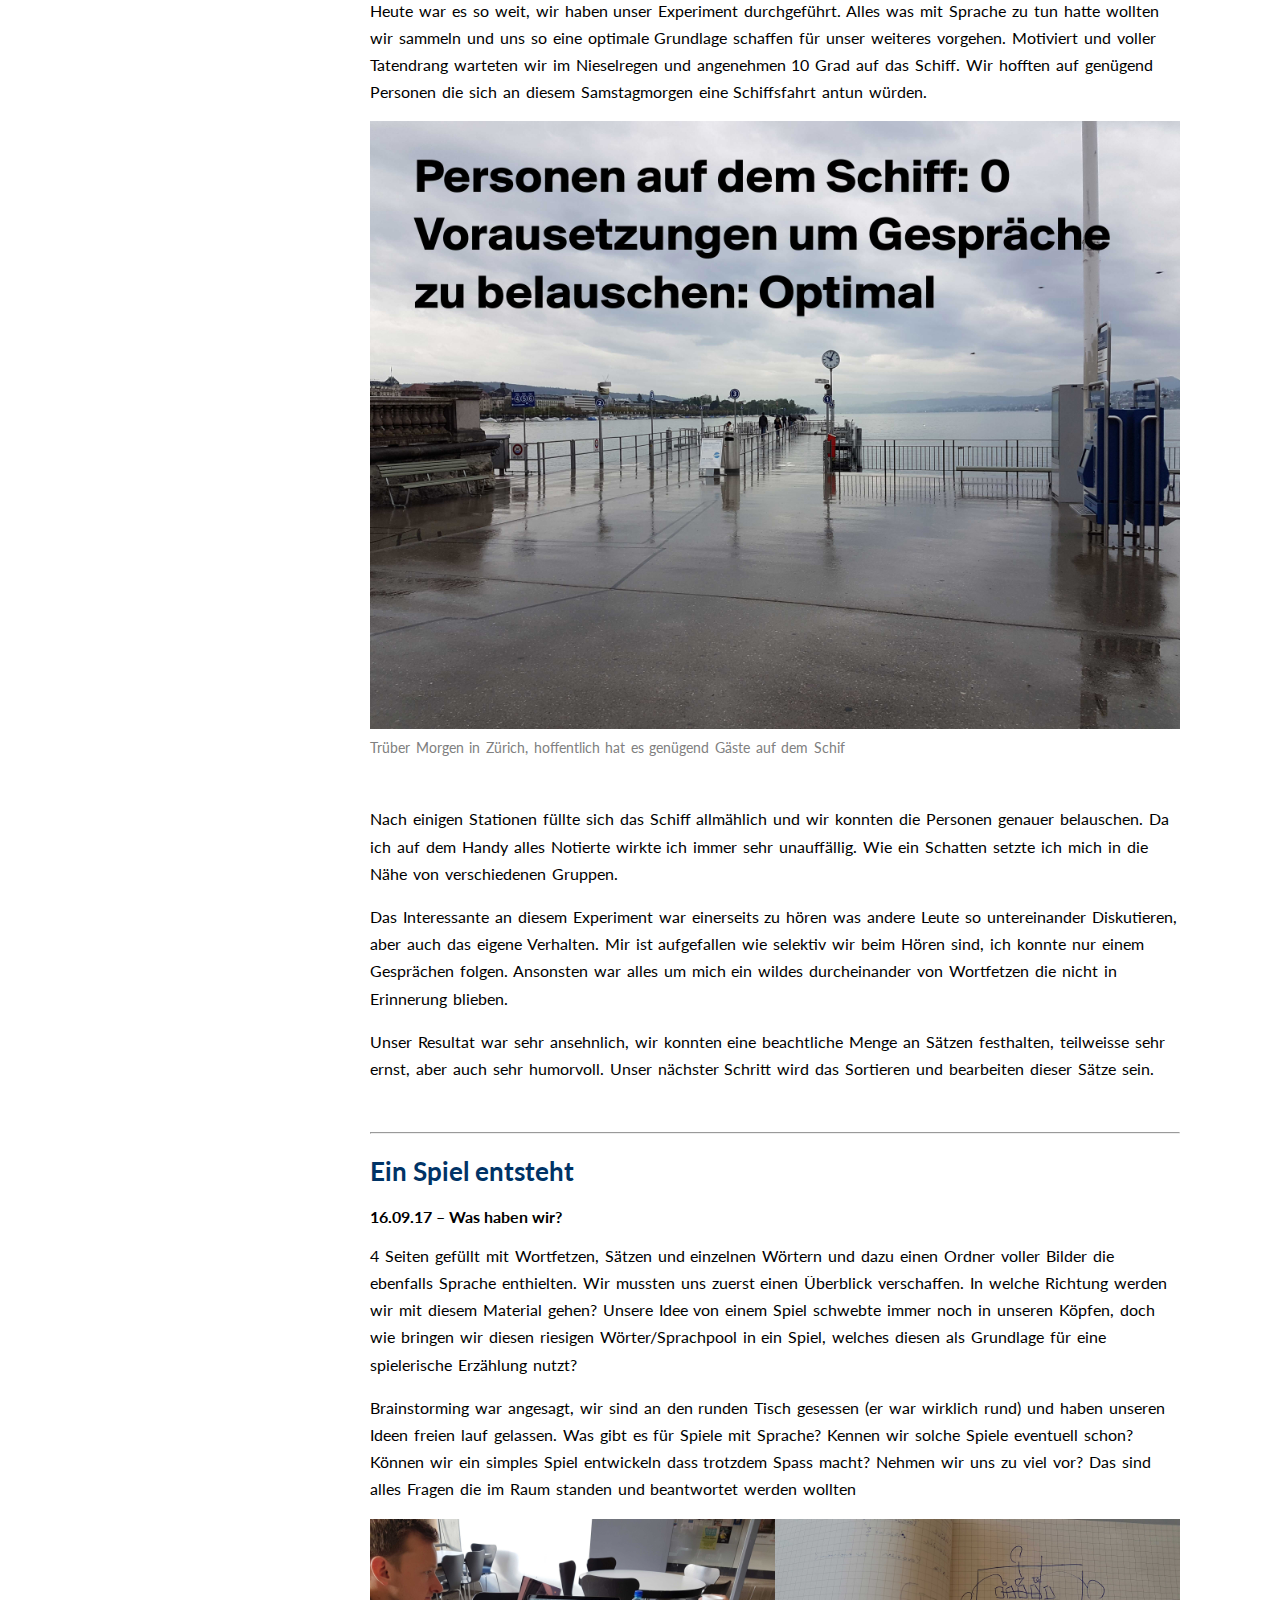
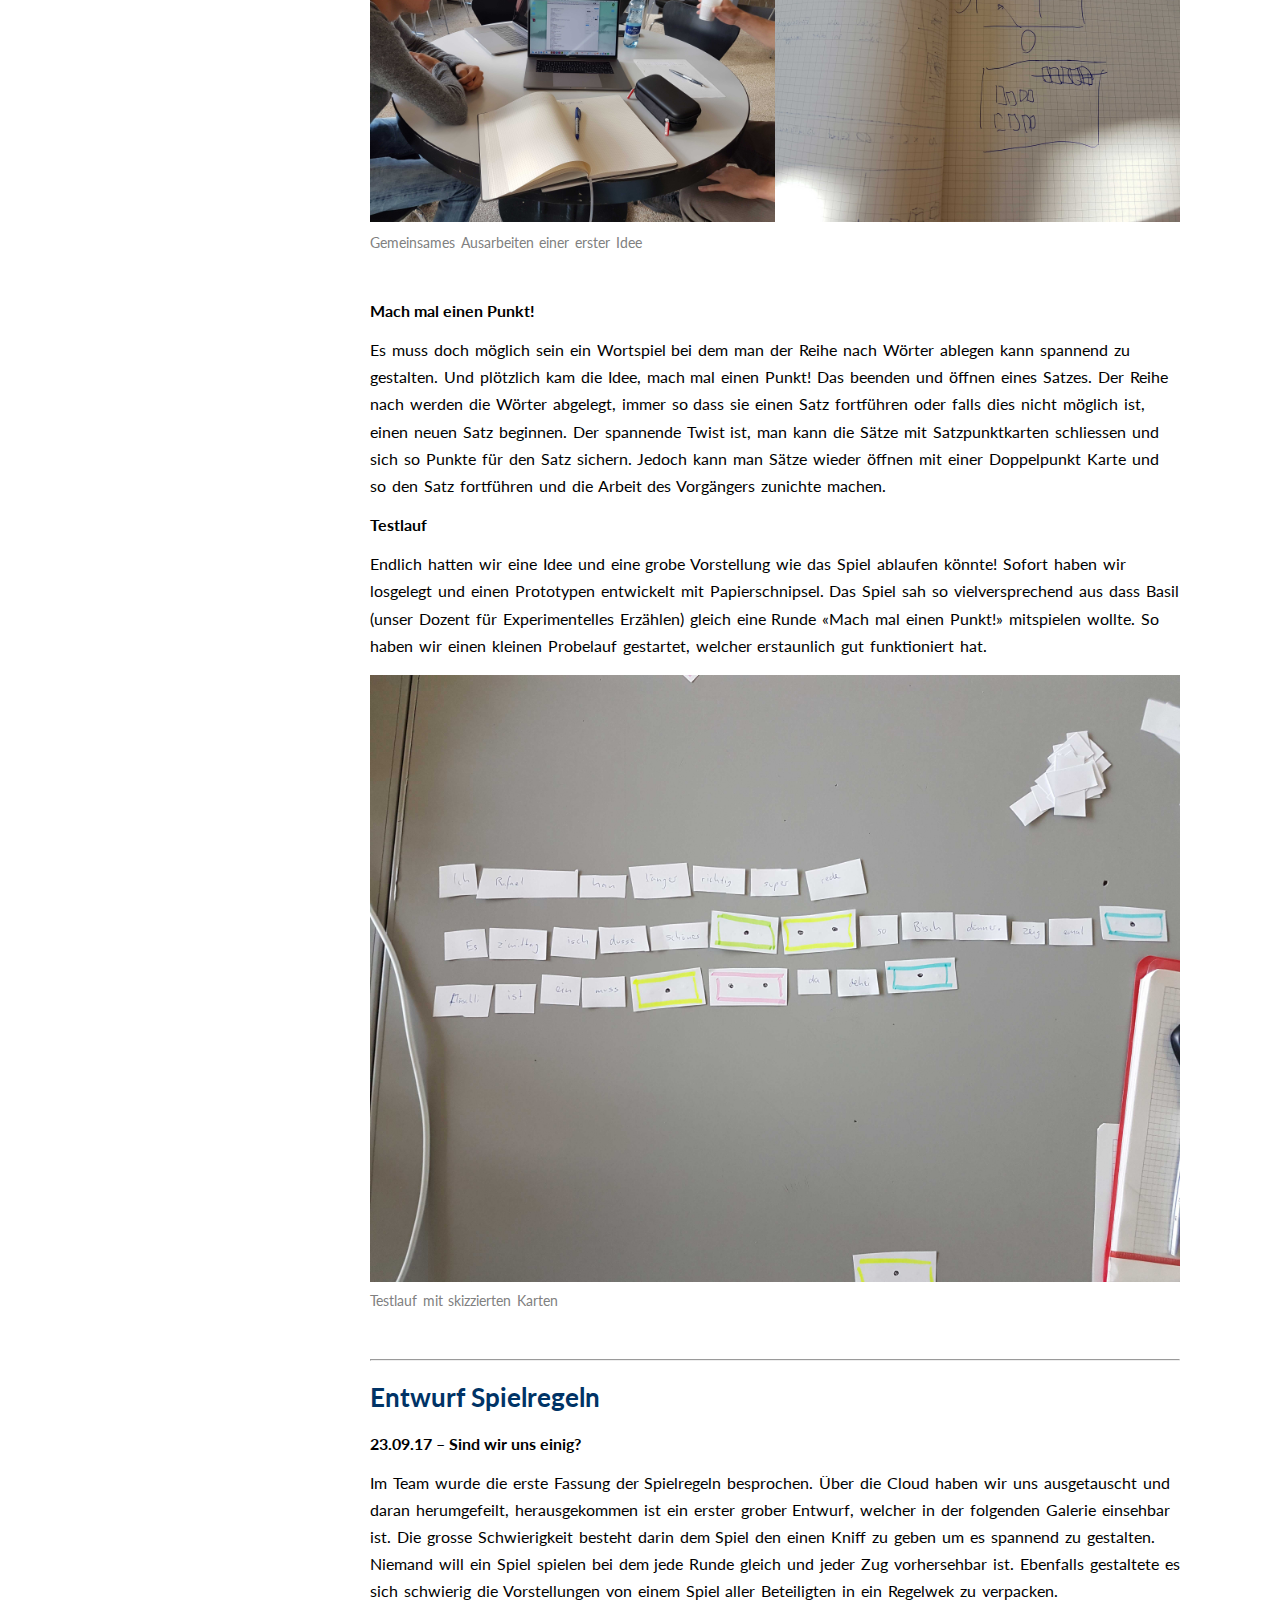
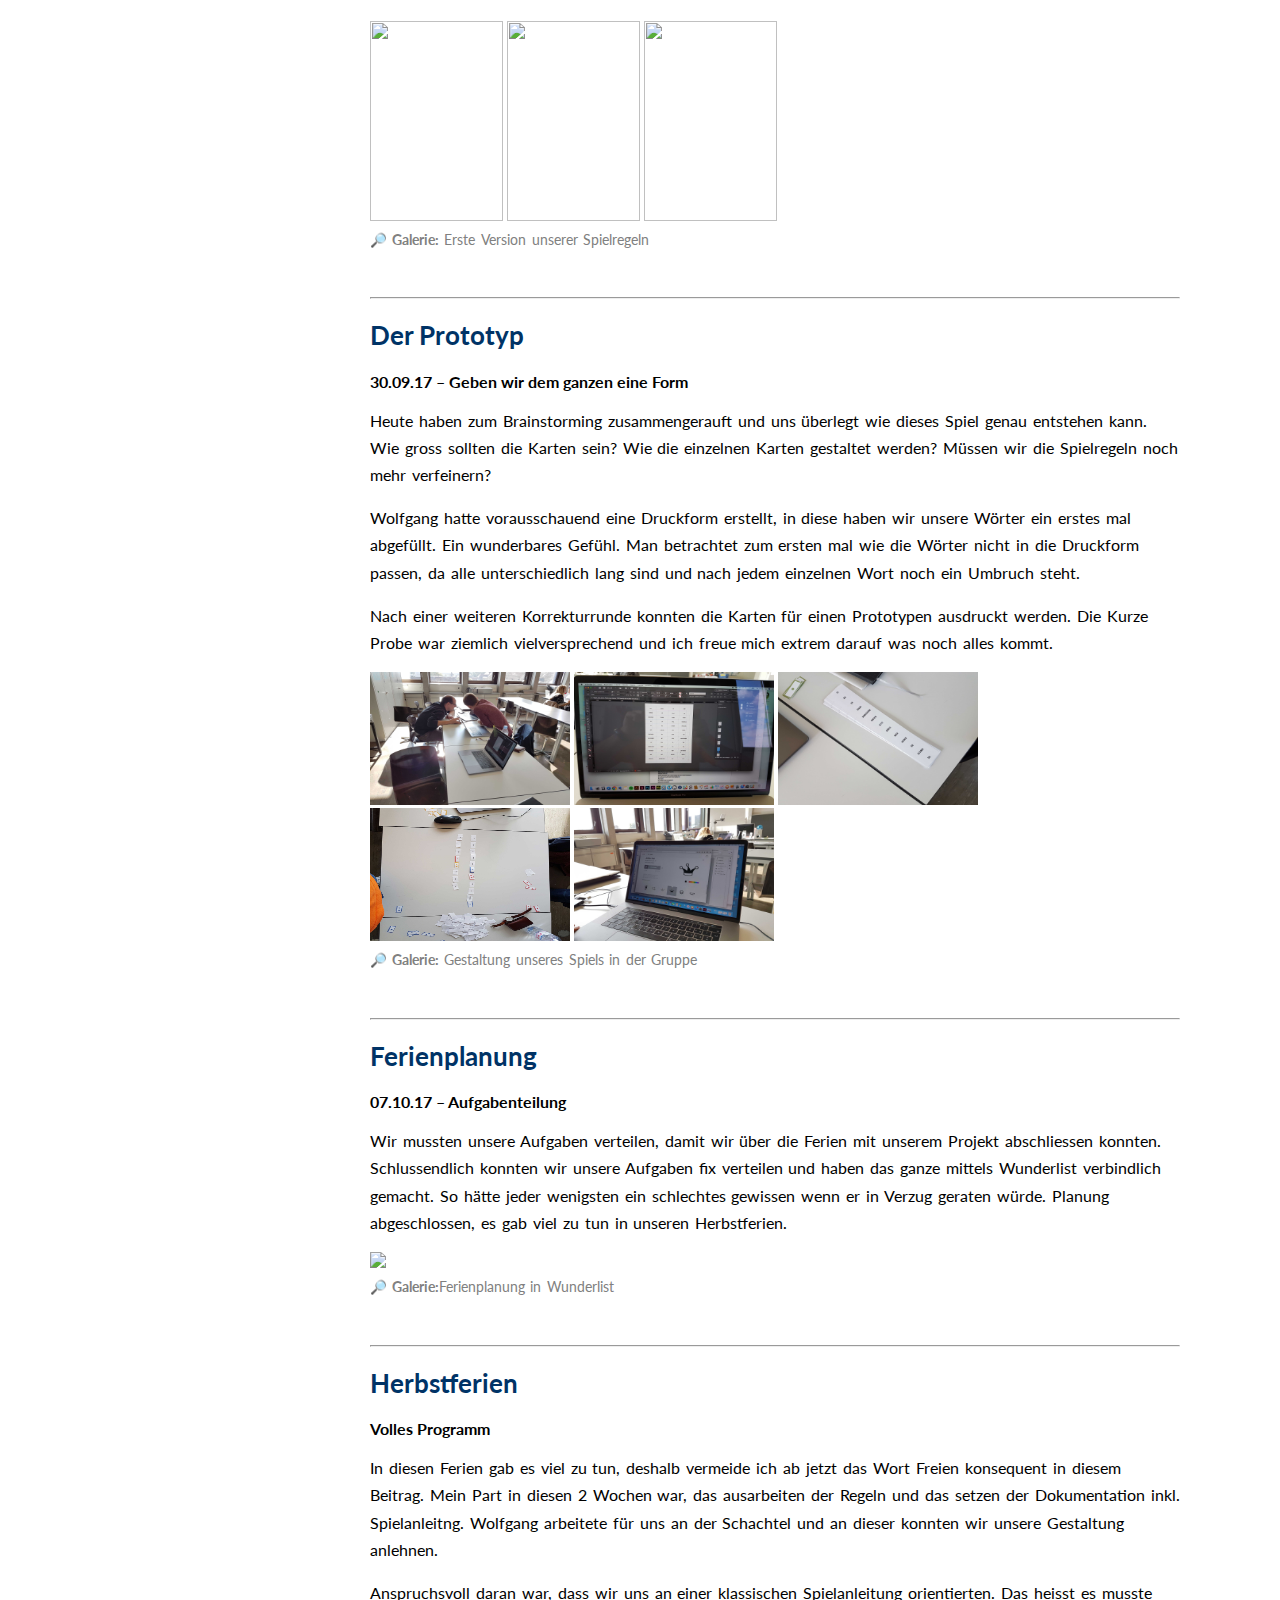
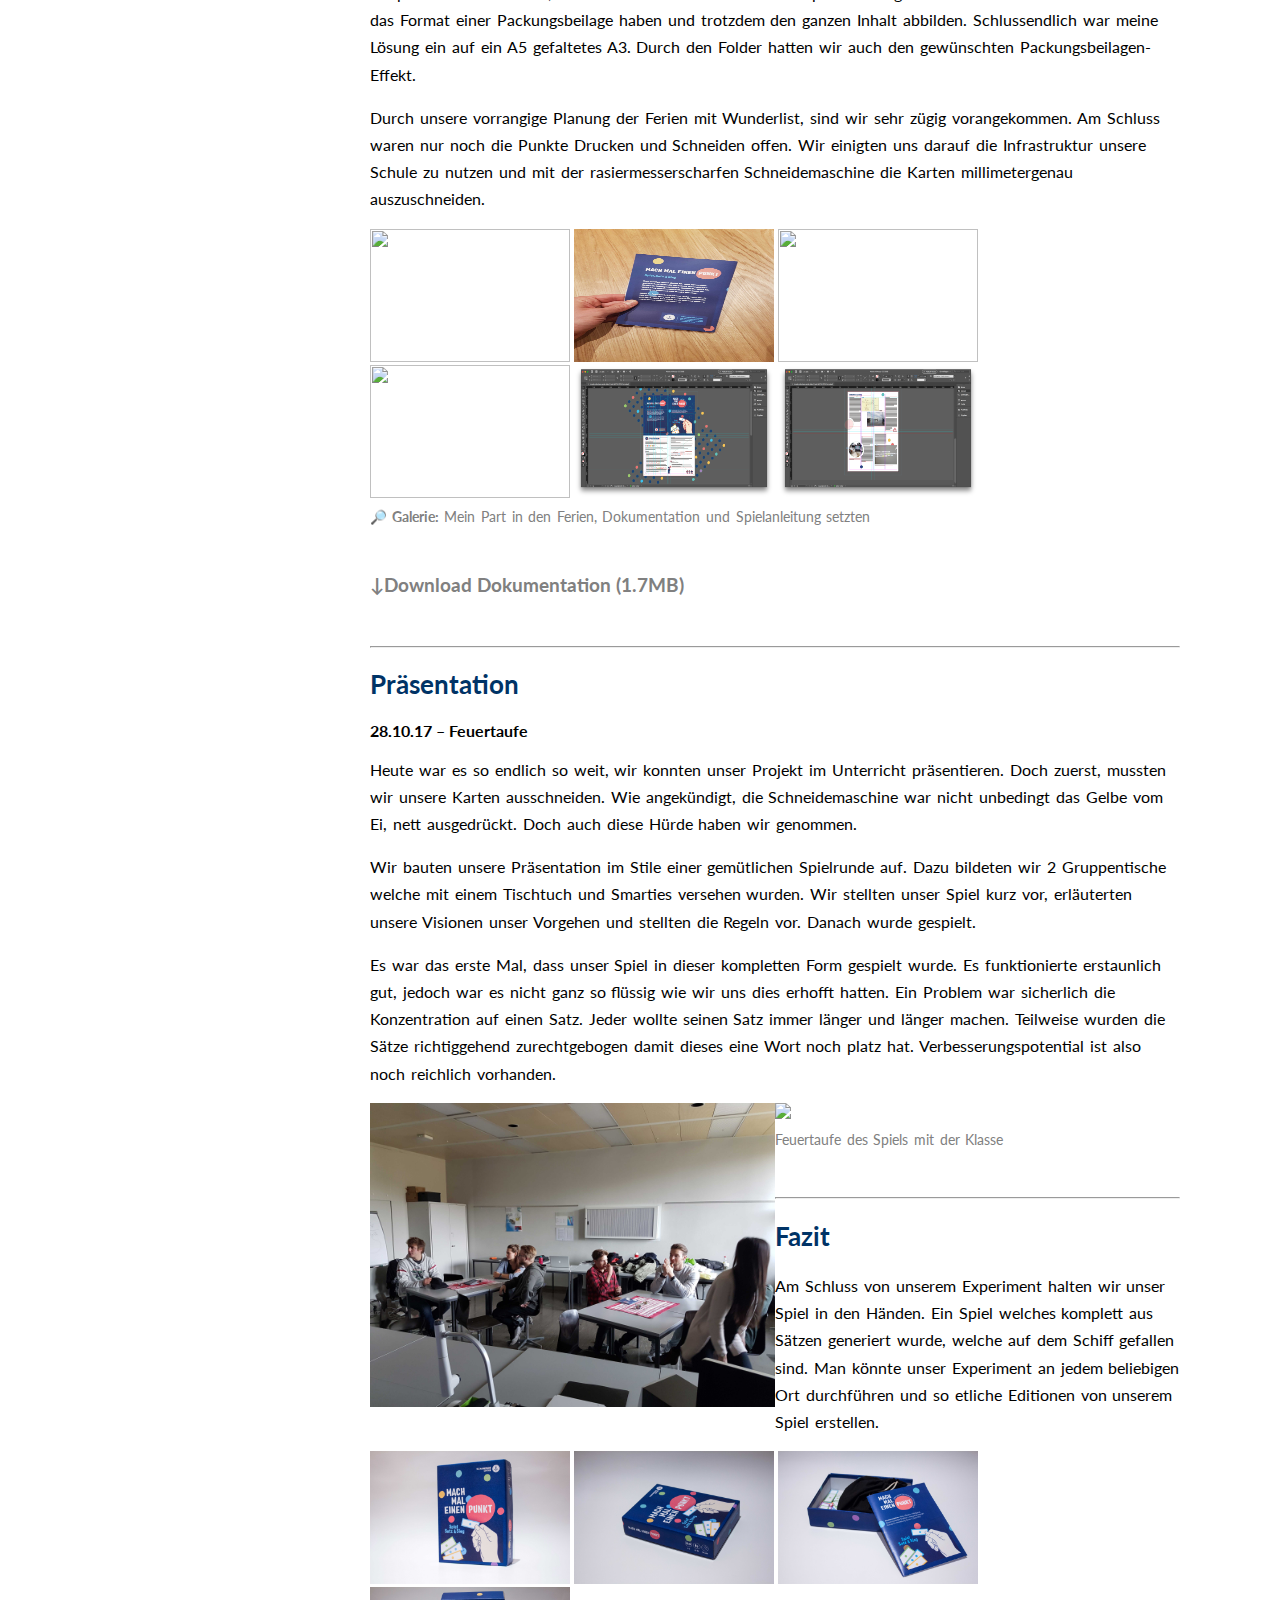
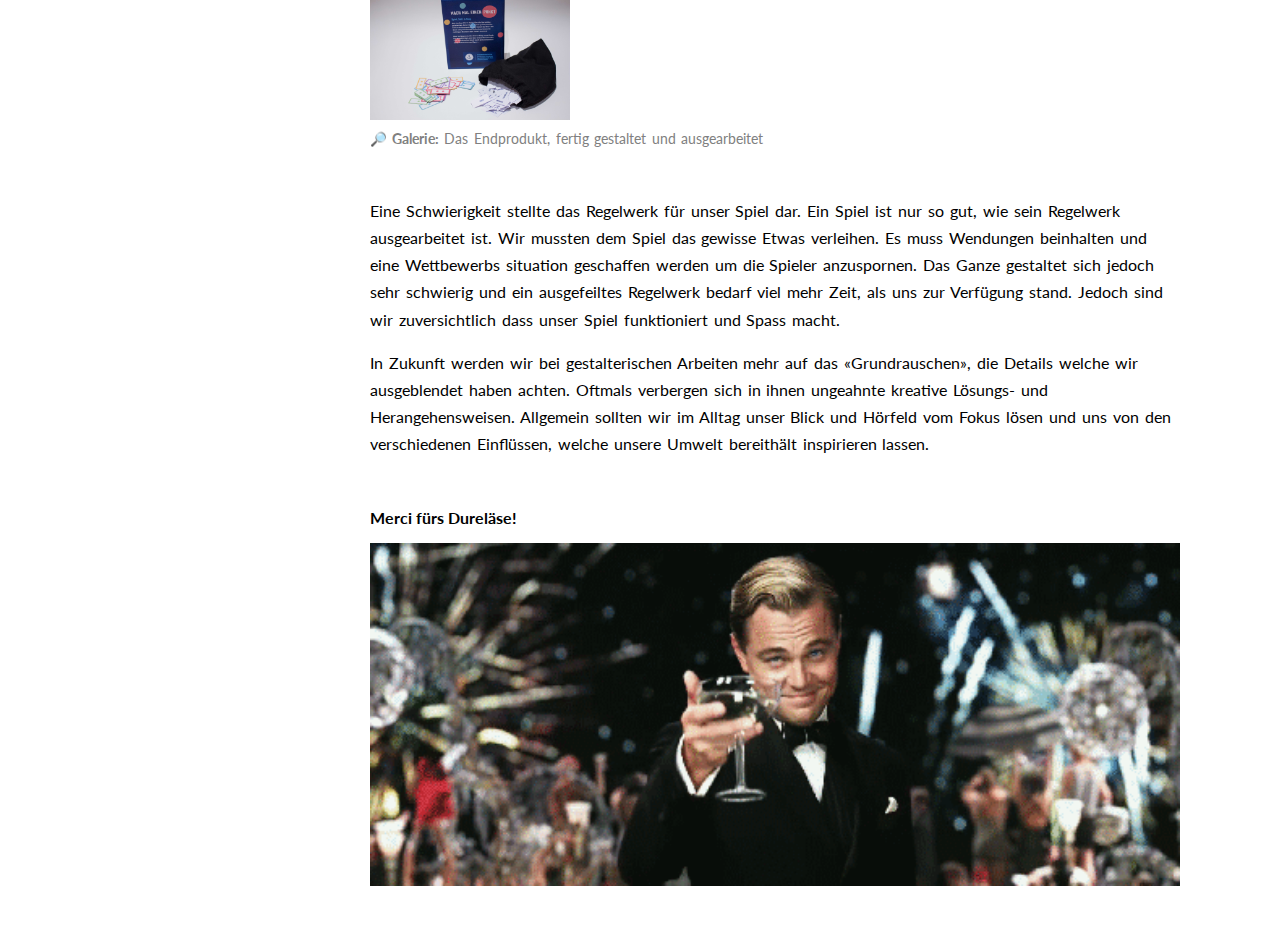
==== commit 4fe22221: "Komprimierung_Bilder" ====
--- a/portfolio.html
+++ b/portfolio.html
@@ -11,6 +11,8 @@
     <title>Das Projekt</title>
     <link rel="stylesheet" href="./css/style.css">
     <link rel="stylesheet" href="./css/mediaqueries.css">
+    <link rel="stylesheet" href="css/lightbox.min.css">
+
     
     <script src="https://ajax.googleapis.com/ajax/libs/jquery/3.2.1/jquery.min.js"></script>
     <script>
@@ -29,9 +31,7 @@
     });
     });
 </script>
-    
-<link rel="stylesheet" href="css/lightbox.min.css">
-    
+        
 </head>
     
 <body>
@@ -43,7 +43,7 @@
     <main>
         <div id="left-row">
             <div id="left-row-inner">
-                <h2>&#x2630; Navigation</h2>
+                <h2>Projekt</h2>
                 <hr class="line" />
             <nav>
                 
@@ -68,7 +68,7 @@
 		      </p>
                 <p><a href="#Praesentation">Präsentation</a>
 		      </p>
-                 <p><a href="#Fazit">Fazit</a>
+                 <p><a href="#Endprodukt">Fazit</a>
 		      </p>
                 
             </nav>
@@ -87,7 +87,7 @@
         
         <!-- Bildstreifen Header start -->
         <div id="bildstreifen-header">
-        <img src="./img/Titelbild_experimentelles_erzaehlen.jpg" width="100%">
+        <img src="./img/Titelbild_Projekt_text.jpg" width="100%">
         </div>
         <!-- Bildstreifen Header ende -->
         
@@ -98,13 +98,13 @@
             </section>
             <b>02.09.17 &#8211; Ideensammlung und Gruppenbildung</b>
         
-            <p>Heute haben wir uns an unsere eigenes Projekt gewagt. Wir haben die Aufgabe bekommen ein Experiment zu lancieren bei dem Rohmaterial für eine Erzählung generiert wird. Das Rohmaterial muss in irgendeiner Form bei einer kleinen Rundfahrt auf dem Zürichsee gesammelt werden. Ich habe mir bei einem kleinen Brainstorming diverse Ideen notiert. Wie kann man möglichst ohne in den «Mikrokosmos Schiff» einzugreifen Rohmaterial sammeln?</p> 
-
-            <p>Meine Idee war, ich starte einen Lauschangriff. Immer wenn ich an belebten Orten bin schnappe ich unbewusst prägnante Sätze auf. Diese wollte ich verwenden, Beispiel; Vor ein paar jähren flanierte ich mit meiner Freundin an einem Weihnachtsmarkt, da sagte einer im vorbeigehen: «Weihnachtsmärkte sind nun mal voll». Dieser Satz ist mir geblieben und ich denke immer wieder an diesen Satz.</p> 
+            <p>Wir haben die Aufgabe bekommen ein Experiment zu lancieren bei dem Rohmaterial für eine Erzählung generiert wird. Das Rohmaterial muss in irgendeiner Form bei einer kleinen Rundfahrt auf dem Zürichsee gesammelt werden. Bei einem kleinen Brainstorming wurden diverse Ideen notiert. Wie kann man möglichst ohne in den «Mikrokosmos Schiff» einzugreifen Rohmaterial sammeln?</p> 
+
+            <p> Die Lösung, ein Lauschangriff. Immer wenn ich an belebten Orten bin schnappe ich unbewusst prägnante Sätze auf. Diese wollte ich verwenden. Beispiel; Vor ein paar jähren flanierte ich mit meiner Freundin an einem Weihnachtsmarkt, da hörte ich im vorbeigehen: «Weihnachtsmärkte sind nun mal voll». Dieser Satz ist mir bis heute im Gedächtnis geblieben.</p> 
                 
                 <img src="./img/weihnachtsmaerkte.png" width="100%">
 
-            <p>In unserer 3er-Gruppe haben wir diese Idee dann auch weiterverfolgt und ausgearbeitet. Da es aber ein laufender Prozess ist, wollten wir noch nicht zu sehr ins Detail gehen und uns die Möglichkeiten offen lassen. Einig sind wir uns damit, dass wir nächsten Samstag alles Sammeln was wir aufschnappen und so einen Stäzepool generieren.</p>
+            <p>In einer 3er-Gruppe haben wir diese Idee weiterverfolgt und ausgearbeitet. Am nächsten Samstag wird alles gesammelt was wir aufschnappen und ein Stäzepool generiert.</p>
                 
             <img src="./img/Skizze_1.jpg" width="100%">
                 
@@ -127,9 +127,9 @@
                 
             <p> Nach einigen Stationen füllte sich das Schiff allmählich und wir konnten die Personen genauer belauschen. Da ich auf dem Handy alles Notierte wirkte ich immer sehr unauffällig. Wie ein Schatten setzte ich mich in die Nähe von verschiedenen Gruppen. </p>    
         
-            <p>Das Interessante an diesem Experiment war einerseits zu hören was andere Leute so untereinander Diskutieren, aber auch das eigene Verhalten. Mir ist aufgefallen wie selektiv wir beim Hören sind, ich konnte nur diesen Gesprächen folgen auf welche ich mich konzentrierte. Ansonsten war alles um mich ein wildes durcheinander von Wortfetzen die nicht in Erinnerung blieben.</p> 
-
-            <p>Unser Resultat war sehr ansehnlich, wir konnten eine beachtliche Menge an Sätzen festhalten, teilweisse sehr ernst, aber auch sehr humorvoll wie: «Da wo d Möwe drufschiiiset!». Unser nächster Schritt wird das Sortieren und bearbeiten dieser Sätze sein.</p>
+            <p>Das Interessante an diesem Experiment war einerseits zu hören was andere Leute so untereinander Diskutieren, aber auch das eigene Verhalten. Mir ist aufgefallen wie selektiv wir beim Hören sind, ich konnte nur einem Gesprächen folgen. Ansonsten war alles um mich ein wildes durcheinander von Wortfetzen die nicht in Erinnerung blieben.</p> 
+
+            <p>Unser Resultat war sehr ansehnlich, wir konnten eine beachtliche Menge an Sätzen festhalten, teilweisse sehr ernst, aber auch sehr humorvoll. Unser nächster Schritt wird das Sortieren und bearbeiten dieser Sätze sein.</p>
                 
              <a class= "spacer1"></a>
    
@@ -140,7 +140,7 @@
             </section>
             <b>16.09.17 &#8211; Was haben wir?</b>
                 
-                <p> Da war er also, unser Sprachpool an Wörtern denn wir auf heute aufgeschnappt, festgehalten, digitalisiert und online gestellt haben. 4 Seiten gefüllt mit Wortfetzen, Sätzen und einzelnen Wörtern und dazu einen Ordner voller Bilder die ebenfalls Sprache enthielten. Wir mussten uns zuerst einen Überblick verschaffen, in welche Richtung werden wir mit diesem Material gehen. Unsere Idee von einem Spiel schwebte immer noch in unseren Köpfen, doch wie bringen wir diesen riesigen Wörter/Sprachpool in ein Spiel, welches diesen als Grundlage für eine spielerische Erzählung nutzt? </p>
+                <p> 4 Seiten gefüllt mit Wortfetzen, Sätzen und einzelnen Wörtern und dazu einen Ordner voller Bilder die ebenfalls Sprache enthielten. Wir mussten uns zuerst einen Überblick verschaffen. In welche Richtung werden wir mit diesem Material gehen? Unsere Idee von einem Spiel schwebte immer noch in unseren Köpfen, doch wie bringen wir diesen riesigen Wörter/Sprachpool in ein Spiel, welches diesen als Grundlage für eine spielerische Erzählung nutzt? </p>
 
                 <p>Brainstorming war angesagt, wir sind an den runden Tisch gesessen (er war wirklich rund) und haben unseren Ideen freien lauf gelassen. Was gibt es für Spiele mit Sprache? Kennen wir solche Spiele eventuell schon? Können wir ein simples Spiel entwickeln dass trotzdem Spass macht? Nehmen wir uns zu viel vor? Das sind alles Fragen die im  Raum standen und beantwortet werden wollten </p> 
                 
@@ -152,14 +152,13 @@
 
                 <b>Mach mal einen Punkt!</b>
 
-                <p>Es muss doch möglich sein ein Wortspiel bei dem man der Reihe nach Wörter ablegen kann spannend zu gestalten. Und plötzlich kam die Idee, mach mal einen Punkt! Ja genau, mach mal einen Punkt. Das ist die Idee! Und ich komme jetzt gleich auf den Punkt was wir damit genau meinen. Das beenden und öffnen eines Satzes. Der Reihe nach werden die Wörter abgelegt, immer so dass sie einen Satz fortführen oder falls dies nicht möglich ist, einen neuen Satz beginnen. Der spannende Twist ist, man kann die Sätze mit Satzpunkt Karten schliessen und sich so Punkte für den Satz sichern. Jedoch kann man Sätze wieder öffnen mit einer Doppelpunkt Karte und so den Satz fortführen und die Arbeit des Vorgängers zunichte machen.</p>
+                <p>Es muss doch möglich sein ein Wortspiel bei dem man der Reihe nach Wörter ablegen kann spannend zu gestalten. Und plötzlich kam die Idee, mach mal einen Punkt! Das beenden und öffnen eines Satzes. Der Reihe nach werden die Wörter abgelegt, immer so dass sie einen Satz fortführen oder falls dies nicht möglich ist, einen neuen Satz beginnen. Der spannende Twist ist, man kann die Sätze mit Satzpunktkarten schliessen und sich so Punkte für den Satz sichern. Jedoch kann man Sätze wieder öffnen mit einer Doppelpunkt Karte und so den Satz fortführen und die Arbeit des Vorgängers zunichte machen.</p>
                 
                 
                 <b>Testlauf</b>
 
-                <p>Endlich hatten wir eine Idee und eine grobe Vorstellung wie das Spiel ablaufen könnte! Sofort haben wir losgelegt und einen Prototypen entwickelt mit Papierschnipsel. Das Spiel sah so vielversprechend aus dass Basil (unser Dozent für Experimentelles Erzählen) gleich eine Runde «Mach mal einen Punkt! - Beta» mitspielen wollte. So haben wir zu 4 einen kleinen Probelauf gestartet, welcher erstaunlich gut funktioniert hat.</p> 
-
-                <p>Auf nächste Woche werden wir die Regeln, welche sich als ziemliche Knacknuss herausstellten, genauer ausarbeiten. Wir müssen die Punkteverteilung nochmals überdenken, anfällige Jokerkarten einarbeiten und uns überlegen ob wir eventuell Füllwörter oder Satzverbindungswörter brauchen.</p>
+                <p>Endlich hatten wir eine Idee und eine grobe Vorstellung wie das Spiel ablaufen könnte! Sofort haben wir losgelegt und einen Prototypen entwickelt mit Papierschnipsel. Das Spiel sah so vielversprechend aus dass Basil (unser Dozent für Experimentelles Erzählen) gleich eine Runde «Mach mal einen Punkt!» mitspielen wollte. So haben wir einen kleinen Probelauf gestartet, welcher erstaunlich gut funktioniert hat.</p> 
+
                 
             <img src="./img/spieltest.jpg" width="100%">
                 
@@ -175,7 +174,7 @@
                 <b>23.09.17 &#8211; Sind wir uns einig?</b> 
 
 
-                <p>Auf heute haben wir im Team unsere erste Fassung der Spielregeln besprochen.  Über die Cloud haben wir uns unter der Woche miteinander ausgetauscht und daran herumgefeilt, herausgekommen ist ein erster grober Entwurf, welcher in der folgenden Galerie einsehbar ist. Die grosse Schwierigkeit besteht darin dem Spiel den einen Kniff zu geben um es spannend zu gestalten. Niemand will ein Spiel spielen bei dem jede Runde gleich und jeder Zug vorhersehbar ist. Ebenfalls gestaltete es sich schwierig die Vorstellungen von einem Spiel aller Beteiligten in ein Regelwek zu verpacken. </p> 
+                <p>Im Team wurde die erste Fassung der Spielregeln besprochen. Über die Cloud haben wir uns ausgetauscht und daran herumgefeilt, herausgekommen ist ein erster grober Entwurf, welcher in der folgenden Galerie einsehbar ist. Die grosse Schwierigkeit besteht darin dem Spiel den einen Kniff zu geben um es spannend zu gestalten. Niemand will ein Spiel spielen bei dem jede Runde gleich und jeder Zug vorhersehbar ist. Ebenfalls gestaltete es sich schwierig die Vorstellungen von einem Spiel aller Beteiligten in ein Regelwek zu verpacken. </p> 
                 
     <a href="./img/Regeln_1.jpg" rel="lightbox[Regeln]" title="Die Spielregeln">
     <img src= "./img/Regeln_1.jpg" width="133" height="200">
@@ -201,14 +200,13 @@
                 
                 <b>30.09.17 &#8211; Geben wir dem ganzen eine Form</b>
             
-                <p>Heute haben uns wiedermal zum Brainstorming zusammengerauft und uns überlegt wie dieses Spiel genau entstehen kann. Technisch und physisch, wie gross sollten die Karten sein? Wie soll das aussehen der einzelnen Karten gestaltet werden? Müssen wir die Spielregeln noch mehr verfeinern?</p> 
-
-                <p>Wolfgang hatte vorausschauend eine Druckform erstellt, in diese haben wir unsere Wörter ein erstes mal abgefüllt. Ein wunderbares Gefühl, man sitzt da und betrachtet zum ersten mal wie die Wörter absolut nicht in die Druckform passen, da alle unterschiedlich lang sind und nach jedem einzelnen Wort noch ein Umbruch steht.</p>
-    
-
-                <p>Nach einer weiteren Korrekturrunde haben wir es aber geschafft und wir konnten die Karten sogar für einen Prototypen ausdrucken. Die Kurze Probe war ziemlich vielversprechend und ich freue mich extrem darauf was noch alles kommt.</p> 
-
-                <p>Nebenbei habe wir unsere Sonderkarten grob gestaltet und uns auf einen Beliebigen-Wort-Joker und einen Doppelwort-Joker geeinigt. Unser Spiel nimmt Form an!</p> 
+                <p>Heute haben zum Brainstorming zusammengerauft und uns überlegt wie dieses Spiel genau entstehen kann. Wie gross sollten die Karten sein? Wie die einzelnen Karten gestaltet werden? Müssen wir die Spielregeln noch mehr verfeinern?</p> 
+
+                <p>Wolfgang hatte vorausschauend eine Druckform erstellt, in diese haben wir unsere Wörter ein erstes mal abgefüllt. Ein wunderbares Gefühl. Man betrachtet zum ersten mal wie die Wörter nicht in die Druckform passen, da alle unterschiedlich lang sind und nach jedem einzelnen Wort noch ein Umbruch steht.</p>
+    
+
+                <p>Nach einer weiteren Korrekturrunde konnten die Karten für einen Prototypen ausdruckt werden. Die Kurze Probe war ziemlich vielversprechend und ich freue mich extrem darauf was noch alles kommt.</p> 
+                
                 
     <a href="./img/storming_2.jpg" rel="lightbox[Prototyp]" title="Wieder mal am Brainstormen">
     <img src= "./img/storming_2.jpg" width="200" height="133">
@@ -241,9 +239,7 @@
                 <b>07.10.17 &#8211; Aufgabenteilung</b>
 
 
-                <p>Heute hatten wir alle nochmals kurz Zeit unsere Projekte zu besprechen. Wir mussten unsere Aufgaben verteilen, damit wir über die Ferien mit unserem Projekt abschliessen konnten. Wir sind also zusammengesessen und haben, wie immer, diskutiert. Wer erledigt was und bis wann, welche aufgäbe muss beendet sein damit die nächste begonnen werden konnte und wo Drucken und schneiden wir das ganze aus?</p>
-
-                <p>Schlussendlich konnten wir unsere Aufgaben fix verteilen und haben das ganze mittels Wunderlist verbindlich gemacht. So hätte jeder wenigsten ein schlechtes gewissen wenn er in Verzug geraten würde. Planung abgeschlossen, es gab viel zu tun in unseren Herbstferien.</p>
+                <p>Wir mussten unsere Aufgaben verteilen, damit wir über die Ferien mit unserem Projekt abschliessen konnten. Schlussendlich konnten wir unsere Aufgaben fix verteilen und haben das ganze mittels Wunderlist verbindlich gemacht. So hätte jeder wenigsten ein schlechtes gewissen wenn er in Verzug geraten würde. Planung abgeschlossen, es gab viel zu tun in unseren Herbstferien.</p>
                 
                  <img class="img" src="./img/Wunderlist.png" width="100%">
                 
@@ -258,11 +254,11 @@
                 
                 <b>Volles Programm</b>  
                 
-                <p> Da waren wir, mitten im Endspurt von unserem Projekt. In diesen Ferien gab es viel zu tun, deshalb vermeide ich ab jetzt das Wort Freien konsequent in diesem Beitrag. Mein Part in diesen 2 Wochen war, das ausarbeiten der Regeln und das setzen der Dokumentation und der Regeln. Wolfgang arbeitet für uns an der Schachtel und an dieser konnten wir unsere Gestaltung ableiten. </p>
+                <p> In diesen Ferien gab es viel zu tun, deshalb vermeide ich ab jetzt das Wort Freien konsequent in diesem Beitrag. Mein Part in diesen 2 Wochen war, das ausarbeiten der Regeln und das setzen der Dokumentation inkl. Spielanleitng. Wolfgang arbeitete für uns an der Schachtel und an dieser konnten wir unsere Gestaltung anlehnen. </p>
                 
                 <p> Anspruchsvoll daran war, dass wir uns an einer klassischen Spielanleitung orientierten. Das heisst es musste das Format einer Packungsbeilage haben und trotzdem den ganzen Inhalt abbilden. Schlussendlich war meine Lösung ein auf ein A5 gefaltetes A3. Durch den Folder hatten wir auch den gewünschten Packungsbeilagen-Effekt. </p>
                 
-                <p> Durch unsere vorrangige Planung der Ferien mit Wunderlist, sind wir sehr zügig vorangekommen. Am Schluss waren nur noch die Punkte Drucken und Schneiden offen. Von uns hatte in diesen 2 Wochen (Nein wie gesagt, das F-Wort fällt nicht) niemand genügt Zeit um sich um dies zu kümmern. Wir einigten uns darauf die optimale Infrastruktur unsere Schule zu nutzen und mit der rasiermesserscharfen Schneidemaschine die Karten millimetergenau auszuschneiden. Ob es wirklich so reibungslos ablaufen würde… </p>
+                <p> Durch unsere vorrangige Planung der Ferien mit Wunderlist, sind wir sehr zügig vorangekommen. Am Schluss waren nur noch die Punkte Drucken und Schneiden offen. Wir einigten uns darauf die Infrastruktur unsere Schule zu nutzen und mit der rasiermesserscharfen Schneidemaschine die Karten millimetergenau auszuschneiden.</p>
                 
                 
     <a href="./img/anleitung_1.jpg" rel="lightbox[Ferien]" title="Anleitung und Dokumentation">
@@ -293,7 +289,7 @@
       
                 
 <a class="spacer" href="downloads/mach_mal_einen_punkt_doku_PDF_Version.pdf"
-  download="mach_mal_einen_punkt_doku_PDF_Version.pdf"> <h3>&#x2193;Download Dokumentation</h3></a>
+  download="mach_mal_einen_punkt_doku_PDF_Version.pdf"> <h3>&#x2193;Download Dokumentation (1.7MB)</h3></a>
                 
     
                 
@@ -309,9 +305,9 @@
                 
                 <p> Heute war es so endlich so weit, wir konnten unser Projekt im Unterricht präsentieren. Doch zuerst, mussten wir unsere Karten ausschneiden. Wie angekündigt, die Schneidemaschine war nicht unbedingt das Gelbe vom Ei, nett ausgedrückt. Doch auch diese Hürde haben wir genommen. </p>
                 
-                <p> Wir bauten unsere Präsentation im Stile einer gemütlichen Spielrunde auf. Dazu bildeten wir 2 Gruppentische welche mit einem Tischtuch und Smarties (Punktform) versehen wurden. Wir stellten unser Spiel kurz vor, erläuterten unsere Visionen unser Vorgehen und stellten die Regeln vor. Danach wurde gespielt.  </p>
-                
-                <p> Es war das erste Mal, dass unser Spiel in dieser kompletten Form gespielt wurde. Es funktionierte erstaunlich gut, jedoch war es nicht ganz so flüssig wie wir uns dies erhofft hatten. Ein Problem war sicherlich die Fixiertest auf einen Satz, jeder wollte seinen Satz immer länger und länger machen. Teilweise wurden die Sätze richtiggehend zurechtgebogen damit dieses eine Wort noch platz hat. Verbesserungspotential ist also noch reichlich vorhanden. </p>
+                <p> Wir bauten unsere Präsentation im Stile einer gemütlichen Spielrunde auf. Dazu bildeten wir 2 Gruppentische welche mit einem Tischtuch und Smarties versehen wurden. Wir stellten unser Spiel kurz vor, erläuterten unsere Visionen unser Vorgehen und stellten die Regeln vor. Danach wurde gespielt.  </p>
+                
+                <p> Es war das erste Mal, dass unser Spiel in dieser kompletten Form gespielt wurde. Es funktionierte erstaunlich gut, jedoch war es nicht ganz so flüssig wie wir uns dies erhofft hatten. Ein Problem war sicherlich die Konzentration auf einen Satz. Jeder wollte seinen Satz immer länger und länger machen. Teilweise wurden die Sätze richtiggehend zurechtgebogen damit dieses eine Wort noch platz hat. Verbesserungspotential ist also noch reichlich vorhanden. </p>
                 
                 <img class="img1" src="./img/Spielen_1.jpg" width="100%">
                 <img class="img1" src="./img/Spielen_2.jpg" width="100%">
@@ -321,7 +317,7 @@
                 
                 
             <hr class="line" />
-            <section id="Fazit">
+            <section id="Endprodukt">
             <h2>Fazit</h2>
             </section>
                 
--- a/css/style.css
+++ b/css/style.css
@@ -18,7 +18,7 @@
 }
 
 h2 {
-	color:#00b8ff;
+	color:#003366;
     font-size: 1.6em;
 }
 
@@ -143,7 +143,7 @@
     text-decoration: none;
 }
 a:hover   {
-    color: #00b8ff;
+    color: #ff6666;
     text-decoration: none;
 }
 a:active  {
@@ -228,19 +228,19 @@
     }
     
     .grid-1-2 {
-        height: 80vh;
+        height: 60vh;
         width: 50%;
         float: left;
         text-align: center
         }
 
  .titel {
-        height: 20vh;
+        height: 40vh;
         margin: 10px 100px 50px 50px;
         }
 
 .color-1 {
-    background-color: #00b8ff;
+    background-color: #003366;
     }
 
 .color-2 {
@@ -252,7 +252,7 @@
 
 a.negativ {
     font-size: 1.6em;
-    color: #000000;
+    color:#ff6666;
     text-decoration: none;
 }
 
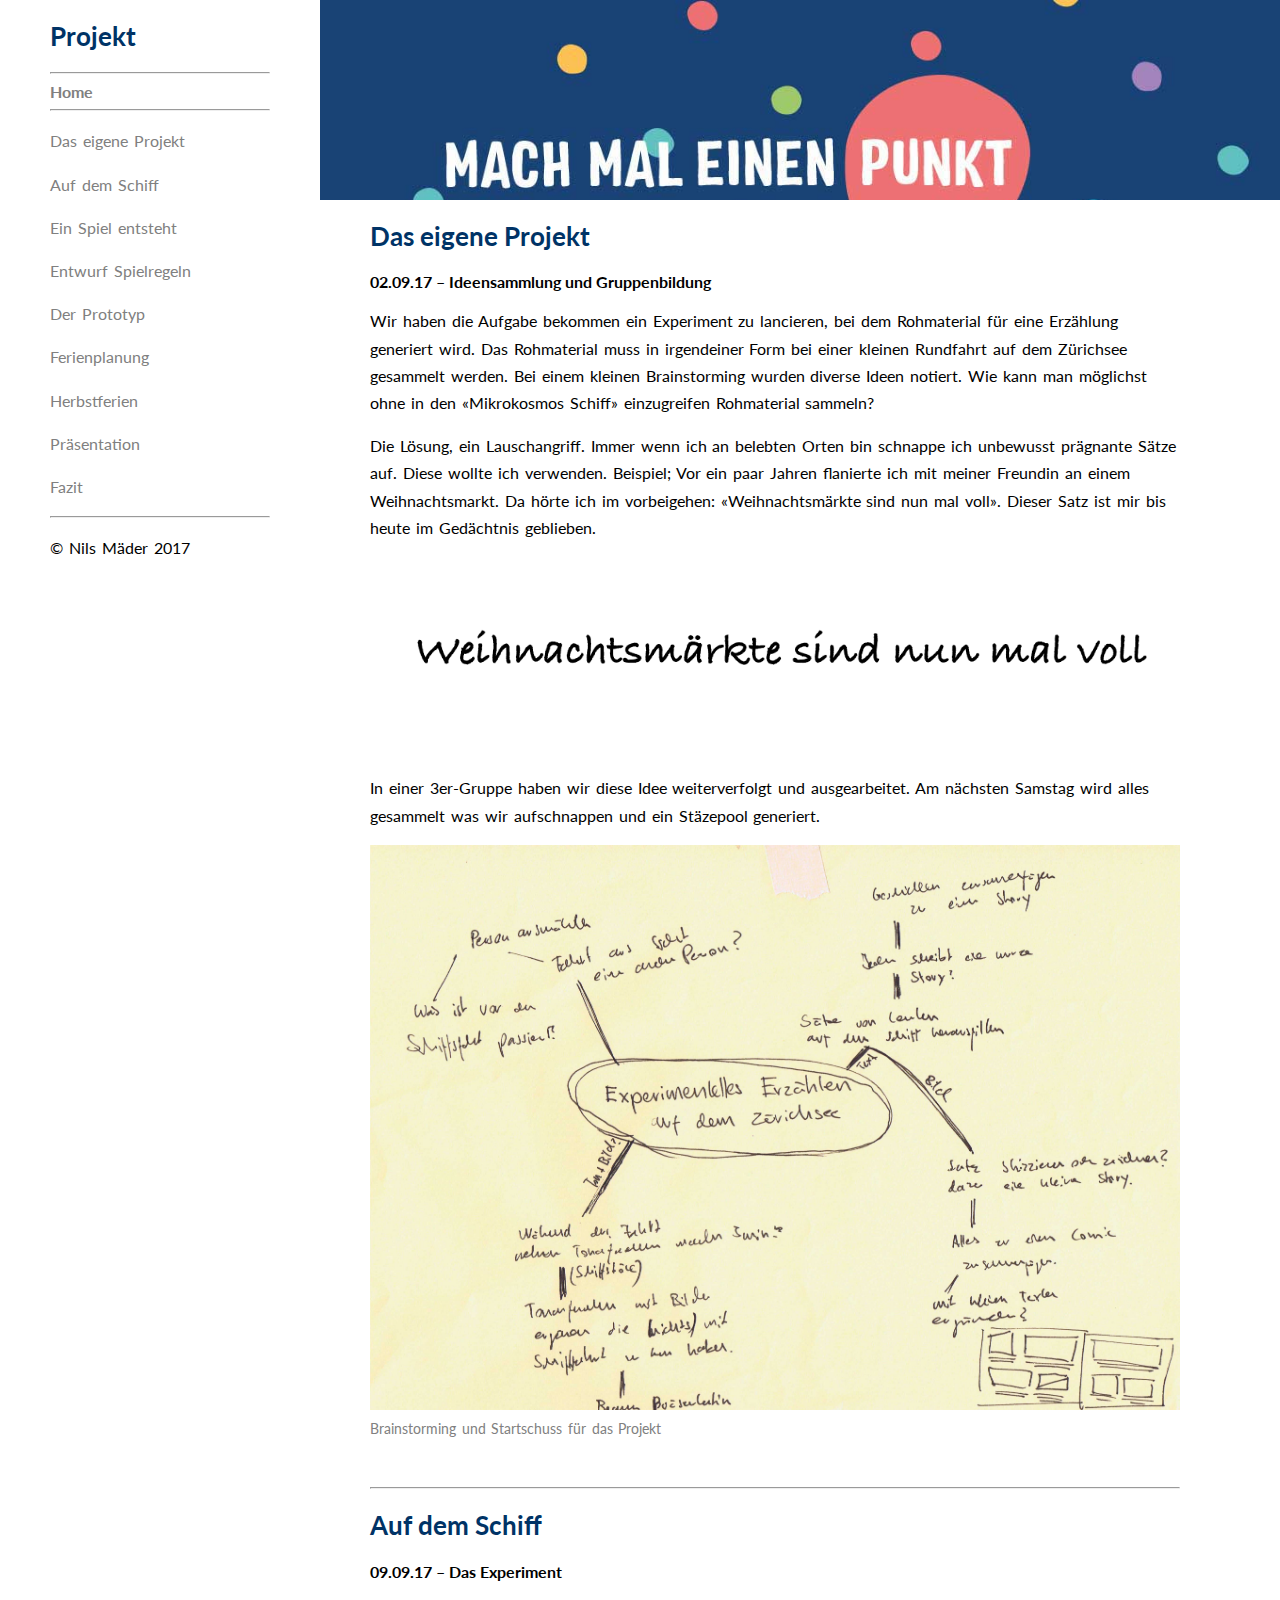
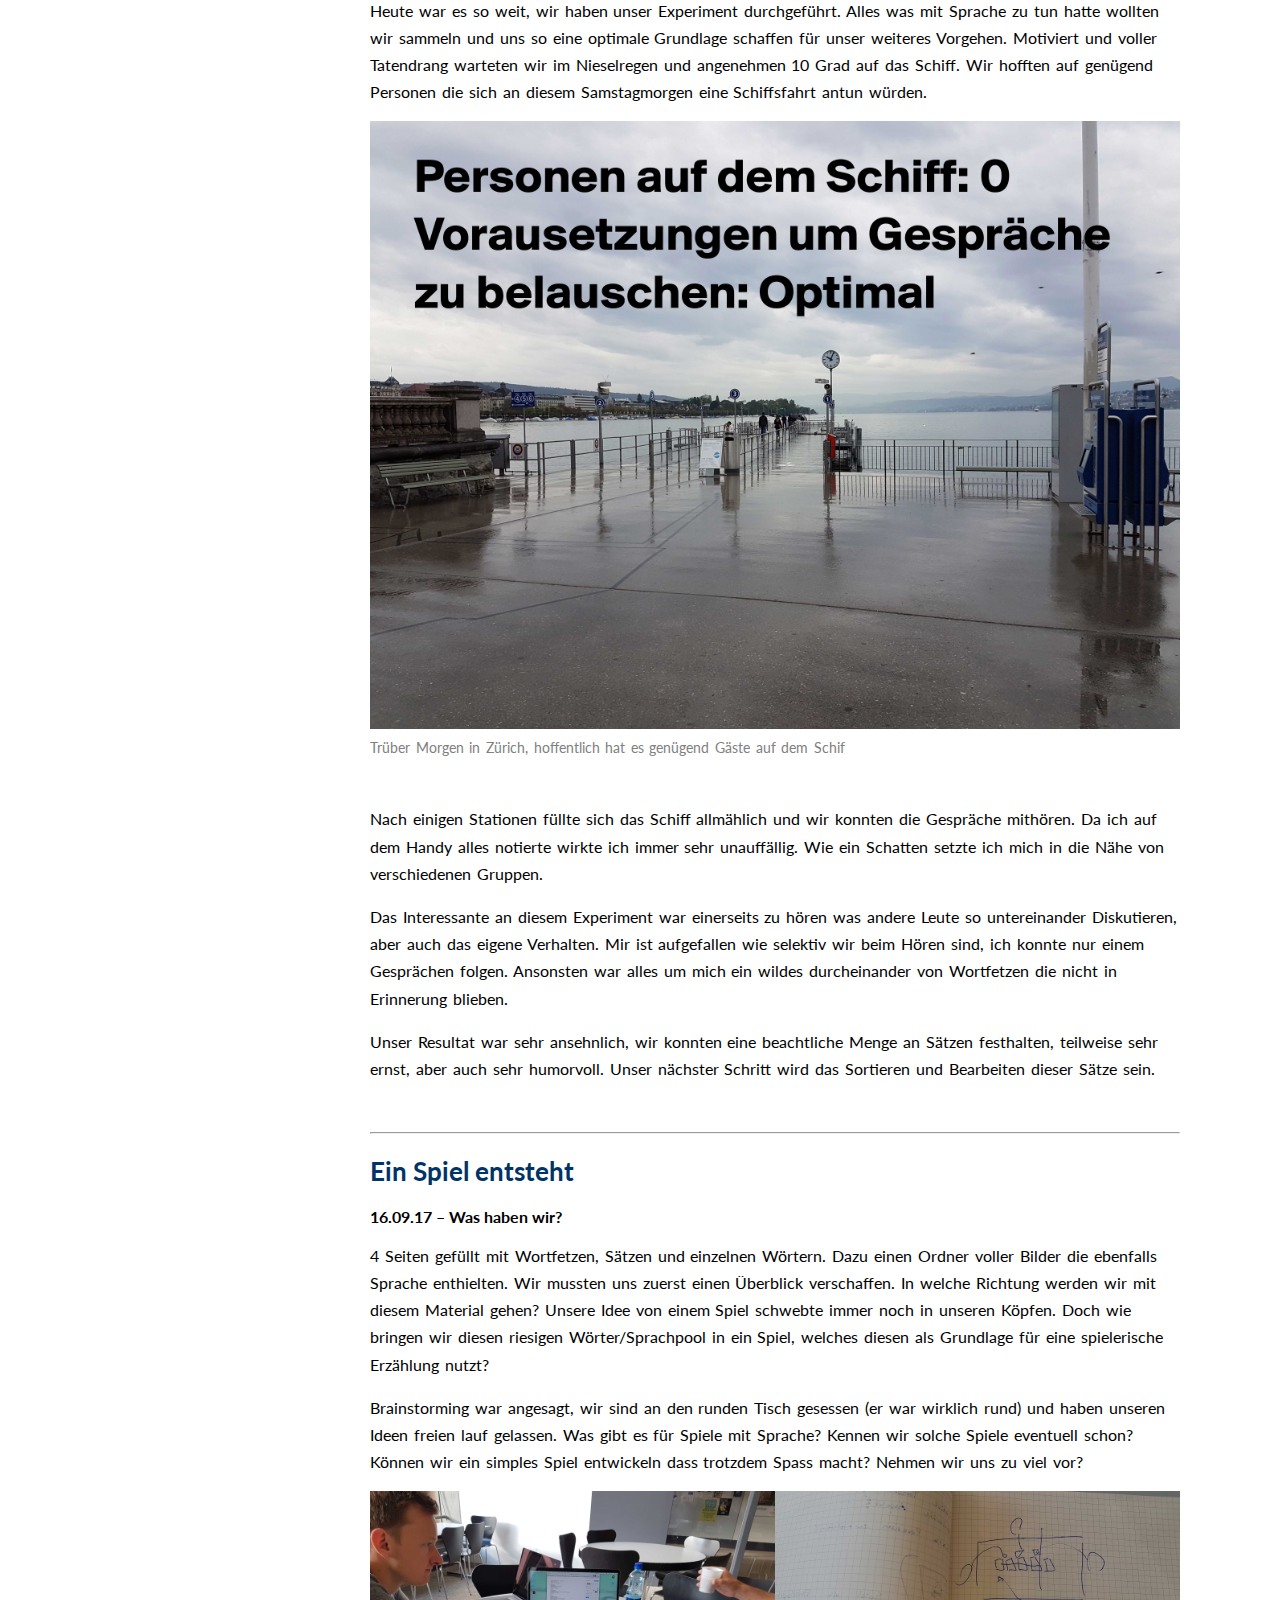
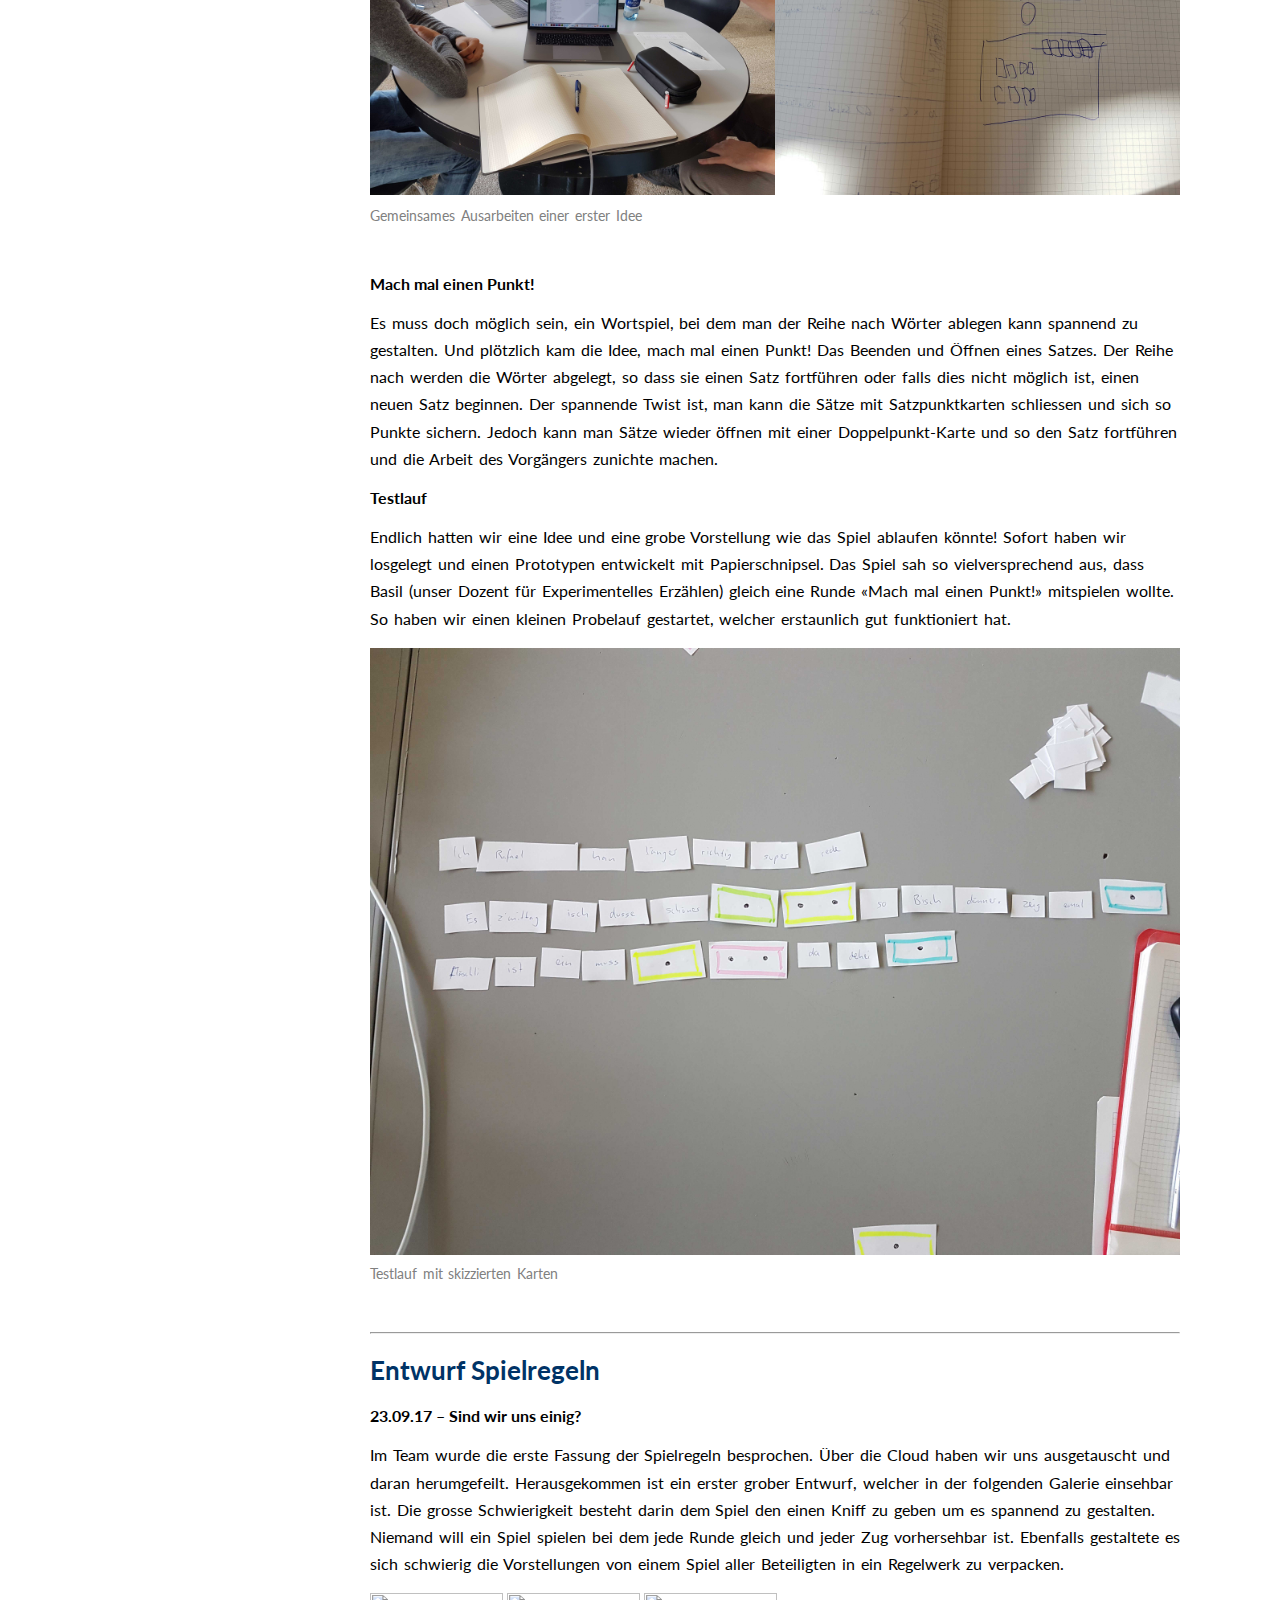
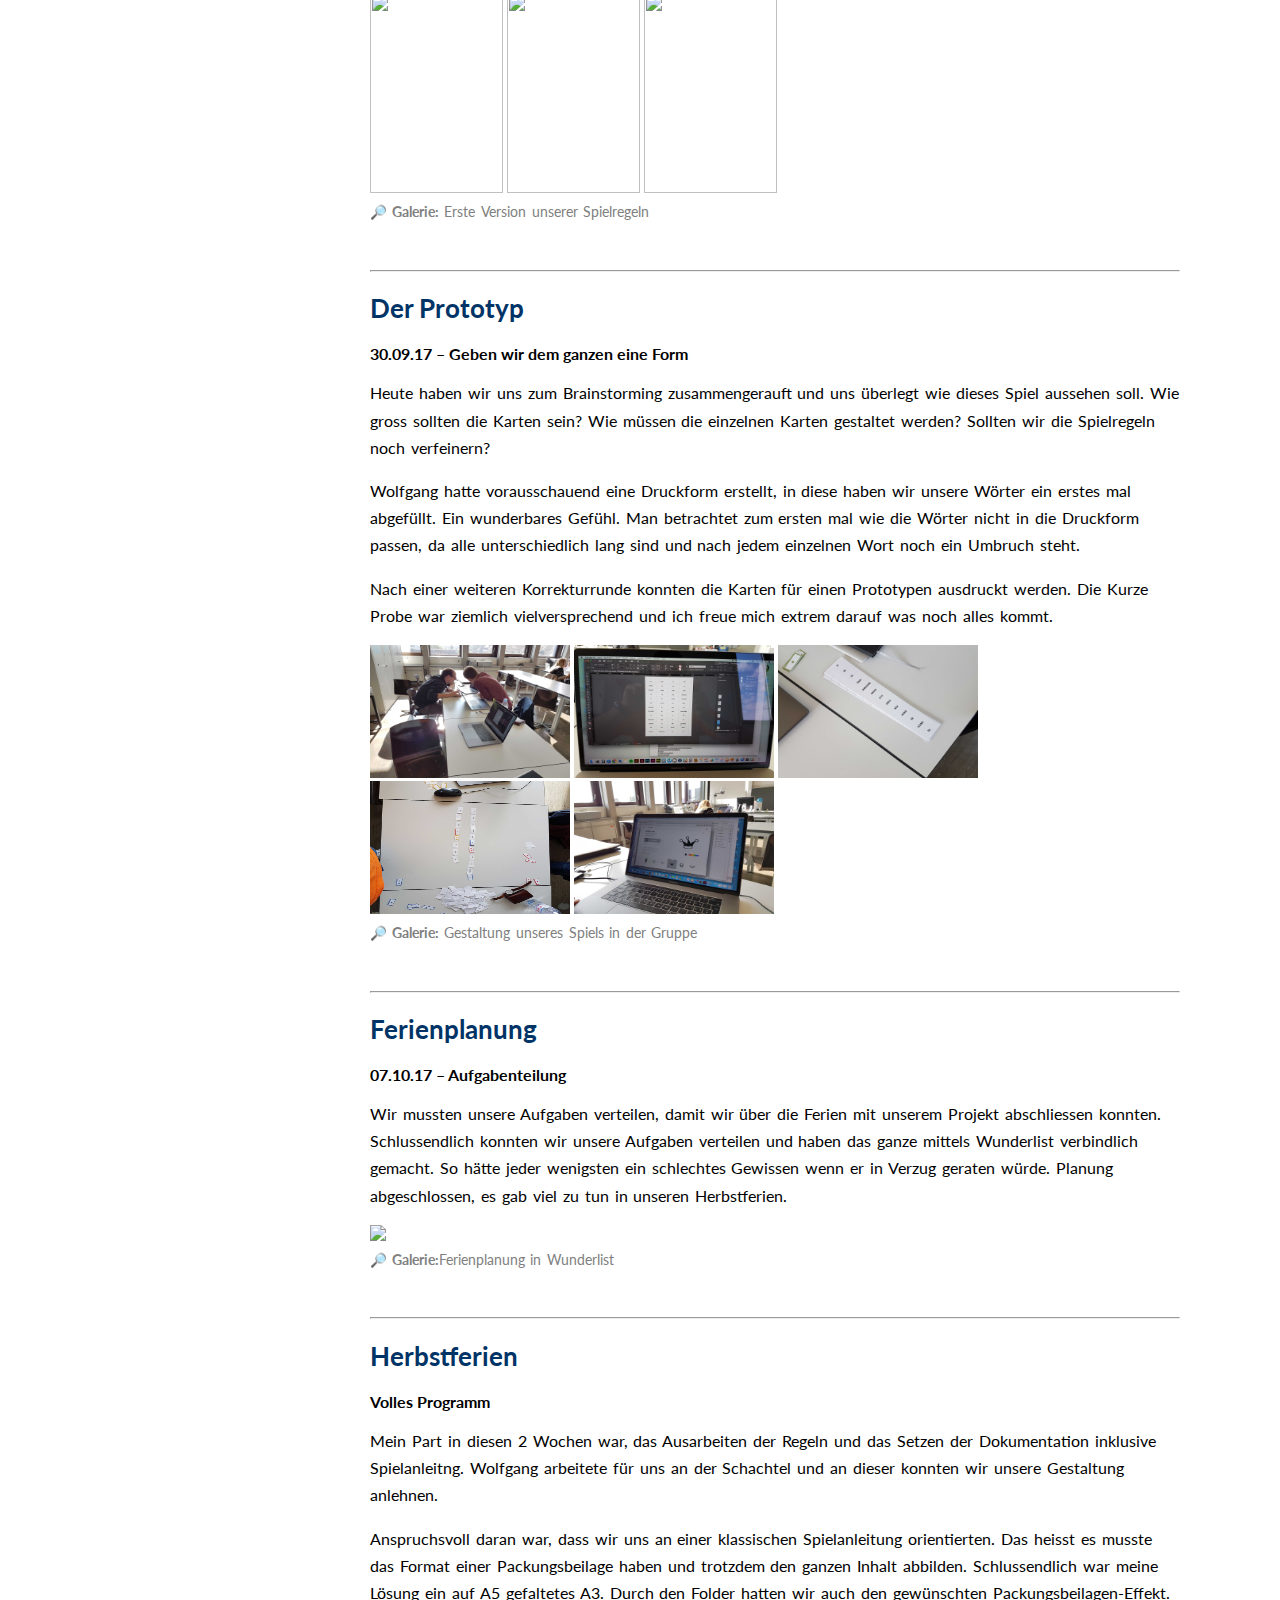
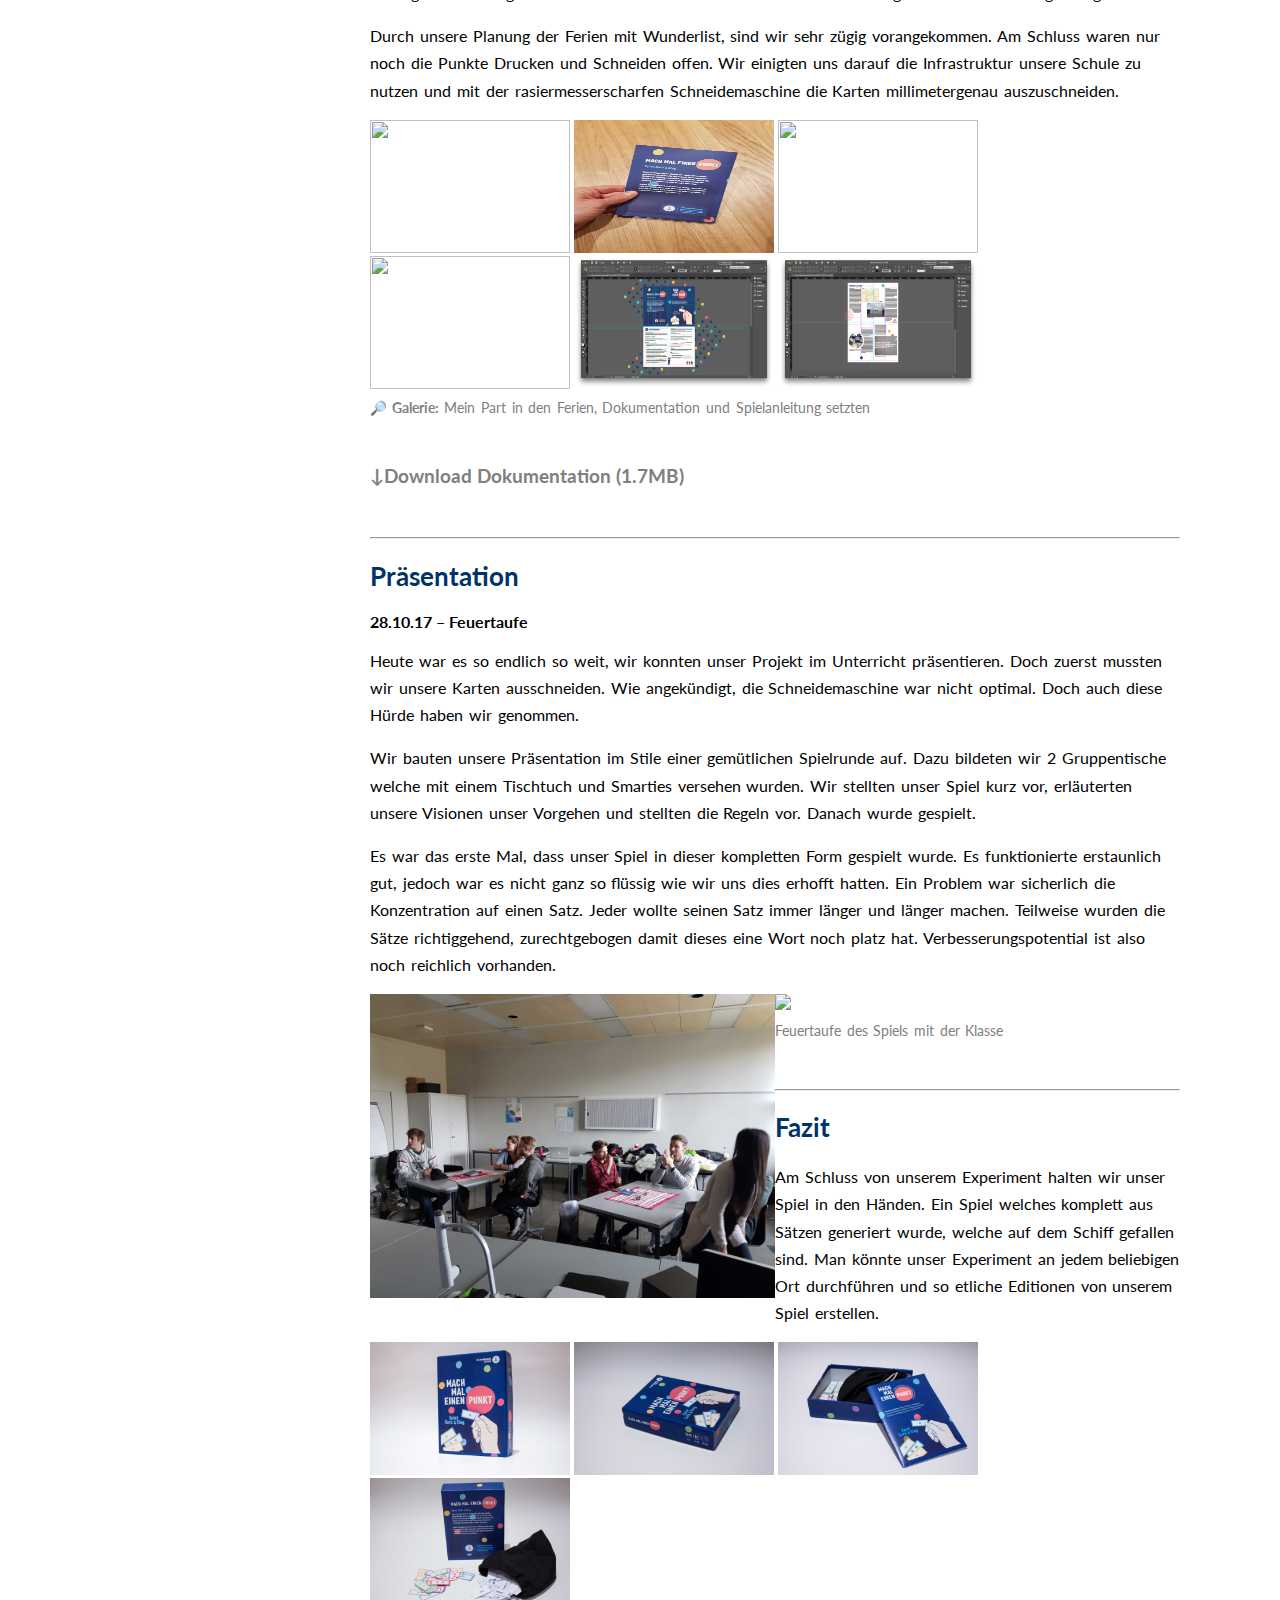
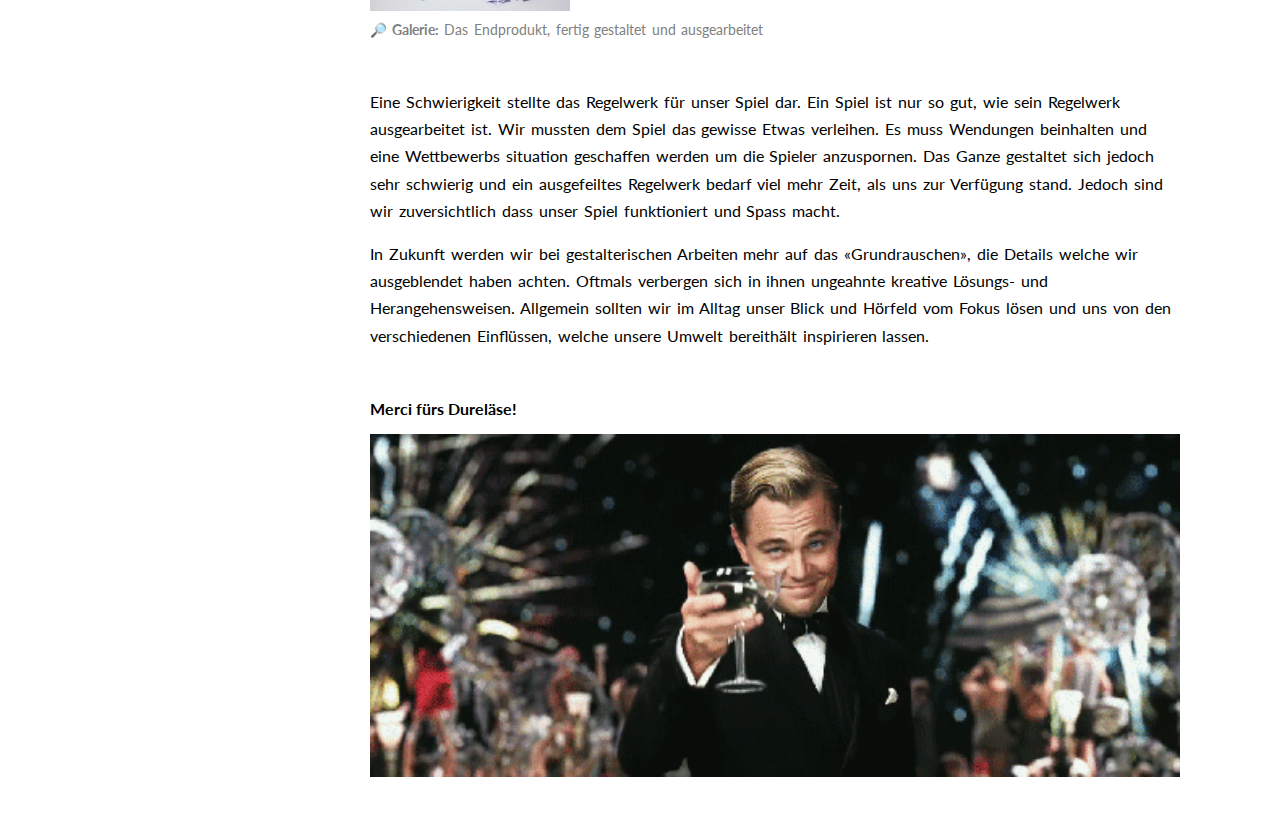
==== commit fb896f9b: "Korrekturlesen" ====
--- a/portfolio.html
+++ b/portfolio.html
@@ -98,9 +98,9 @@
             </section>
             <b>02.09.17 &#8211; Ideensammlung und Gruppenbildung</b>
         
-            <p>Wir haben die Aufgabe bekommen ein Experiment zu lancieren bei dem Rohmaterial für eine Erzählung generiert wird. Das Rohmaterial muss in irgendeiner Form bei einer kleinen Rundfahrt auf dem Zürichsee gesammelt werden. Bei einem kleinen Brainstorming wurden diverse Ideen notiert. Wie kann man möglichst ohne in den «Mikrokosmos Schiff» einzugreifen Rohmaterial sammeln?</p> 
-
-            <p> Die Lösung, ein Lauschangriff. Immer wenn ich an belebten Orten bin schnappe ich unbewusst prägnante Sätze auf. Diese wollte ich verwenden. Beispiel; Vor ein paar jähren flanierte ich mit meiner Freundin an einem Weihnachtsmarkt, da hörte ich im vorbeigehen: «Weihnachtsmärkte sind nun mal voll». Dieser Satz ist mir bis heute im Gedächtnis geblieben.</p> 
+            <p>Wir haben die Aufgabe bekommen ein Experiment zu lancieren, bei dem Rohmaterial für eine Erzählung generiert wird. Das Rohmaterial muss in irgendeiner Form bei einer kleinen Rundfahrt auf dem Zürichsee gesammelt werden. Bei einem kleinen Brainstorming wurden diverse Ideen notiert. Wie kann man möglichst ohne in den «Mikrokosmos Schiff» einzugreifen Rohmaterial sammeln?</p> 
+
+            <p> Die Lösung, ein Lauschangriff. Immer wenn ich an belebten Orten bin schnappe ich unbewusst prägnante Sätze auf. Diese wollte ich verwenden. Beispiel; Vor ein paar Jahren flanierte ich mit meiner Freundin an einem Weihnachtsmarkt. Da hörte ich im vorbeigehen: «Weihnachtsmärkte sind nun mal voll». Dieser Satz ist mir bis heute im Gedächtnis geblieben.</p> 
                 
                 <img src="./img/weihnachtsmaerkte.png" width="100%">
 
@@ -118,18 +118,18 @@
             </section>
             <b>09.09.17 &#8211; Das Experiment</b>
         
-            <p>Heute war es so weit, wir haben unser Experiment durchgeführt. Alles was mit Sprache zu tun hatte wollten wir sammeln und uns so eine optimale Grundlage schaffen für unser weiteres vorgehen. Motiviert und voller Tatendrang warteten wir im Nieselregen und  angenehmen 10 Grad auf das Schiff. Wir hofften auf genügend Personen die sich an diesem Samstagmorgen eine Schiffsfahrt antun würden. </p>
+            <p>Heute war es so weit, wir haben unser Experiment durchgeführt. Alles was mit Sprache zu tun hatte wollten wir sammeln und uns so eine optimale Grundlage schaffen für unser weiteres Vorgehen. Motiviert und voller Tatendrang warteten wir im Nieselregen und  angenehmen 10 Grad auf das Schiff. Wir hofften auf genügend Personen die sich an diesem Samstagmorgen eine Schiffsfahrt antun würden. </p>
                 
                  <img src="./img/hafen_1.jpg" width="100%">
                 
              <p1 class= "spacer1">  Trüber Morgen in Zürich, hoffentlich hat es genügend Gäste auf dem Schif </p1>
 
                 
-            <p> Nach einigen Stationen füllte sich das Schiff allmählich und wir konnten die Personen genauer belauschen. Da ich auf dem Handy alles Notierte wirkte ich immer sehr unauffällig. Wie ein Schatten setzte ich mich in die Nähe von verschiedenen Gruppen. </p>    
+            <p> Nach einigen Stationen füllte sich das Schiff allmählich und wir konnten die Gespräche mithören. Da ich auf dem Handy alles notierte wirkte ich immer sehr unauffällig. Wie ein Schatten setzte ich mich in die Nähe von verschiedenen Gruppen. </p>    
         
             <p>Das Interessante an diesem Experiment war einerseits zu hören was andere Leute so untereinander Diskutieren, aber auch das eigene Verhalten. Mir ist aufgefallen wie selektiv wir beim Hören sind, ich konnte nur einem Gesprächen folgen. Ansonsten war alles um mich ein wildes durcheinander von Wortfetzen die nicht in Erinnerung blieben.</p> 
 
-            <p>Unser Resultat war sehr ansehnlich, wir konnten eine beachtliche Menge an Sätzen festhalten, teilweisse sehr ernst, aber auch sehr humorvoll. Unser nächster Schritt wird das Sortieren und bearbeiten dieser Sätze sein.</p>
+            <p>Unser Resultat war sehr ansehnlich, wir konnten eine beachtliche Menge an Sätzen festhalten, teilweise sehr ernst, aber auch sehr humorvoll. Unser nächster Schritt wird das Sortieren und Bearbeiten dieser Sätze sein.</p>
                 
              <a class= "spacer1"></a>
    
@@ -140,9 +140,9 @@
             </section>
             <b>16.09.17 &#8211; Was haben wir?</b>
                 
-                <p> 4 Seiten gefüllt mit Wortfetzen, Sätzen und einzelnen Wörtern und dazu einen Ordner voller Bilder die ebenfalls Sprache enthielten. Wir mussten uns zuerst einen Überblick verschaffen. In welche Richtung werden wir mit diesem Material gehen? Unsere Idee von einem Spiel schwebte immer noch in unseren Köpfen, doch wie bringen wir diesen riesigen Wörter/Sprachpool in ein Spiel, welches diesen als Grundlage für eine spielerische Erzählung nutzt? </p>
-
-                <p>Brainstorming war angesagt, wir sind an den runden Tisch gesessen (er war wirklich rund) und haben unseren Ideen freien lauf gelassen. Was gibt es für Spiele mit Sprache? Kennen wir solche Spiele eventuell schon? Können wir ein simples Spiel entwickeln dass trotzdem Spass macht? Nehmen wir uns zu viel vor? Das sind alles Fragen die im  Raum standen und beantwortet werden wollten </p> 
+                <p> 4 Seiten gefüllt mit Wortfetzen, Sätzen und einzelnen Wörtern. Dazu einen Ordner voller Bilder die ebenfalls Sprache enthielten. Wir mussten uns zuerst einen Überblick verschaffen. In welche Richtung werden wir mit diesem Material gehen? Unsere Idee von einem Spiel schwebte immer noch in unseren Köpfen. Doch wie bringen wir diesen riesigen Wörter/Sprachpool in ein Spiel, welches diesen als Grundlage für eine spielerische Erzählung nutzt? </p>
+
+                <p>Brainstorming war angesagt, wir sind an den runden Tisch gesessen (er war wirklich rund) und haben unseren Ideen freien lauf gelassen. Was gibt es für Spiele mit Sprache? Kennen wir solche Spiele eventuell schon? Können wir ein simples Spiel entwickeln dass trotzdem Spass macht? Nehmen wir uns zu viel vor?</p> 
                 
                  <img class="img1" src="./img/gruppenarbeit.jpg" width="100%">
                  <img class="img1" src="./img/skizzen.jpg" width="100%">
@@ -152,12 +152,12 @@
 
                 <b>Mach mal einen Punkt!</b>
 
-                <p>Es muss doch möglich sein ein Wortspiel bei dem man der Reihe nach Wörter ablegen kann spannend zu gestalten. Und plötzlich kam die Idee, mach mal einen Punkt! Das beenden und öffnen eines Satzes. Der Reihe nach werden die Wörter abgelegt, immer so dass sie einen Satz fortführen oder falls dies nicht möglich ist, einen neuen Satz beginnen. Der spannende Twist ist, man kann die Sätze mit Satzpunktkarten schliessen und sich so Punkte für den Satz sichern. Jedoch kann man Sätze wieder öffnen mit einer Doppelpunkt Karte und so den Satz fortführen und die Arbeit des Vorgängers zunichte machen.</p>
+                <p>Es muss doch möglich sein, ein Wortspiel, bei dem man der Reihe nach Wörter ablegen kann spannend zu gestalten. Und plötzlich kam die Idee, mach mal einen Punkt! Das Beenden und Öffnen eines Satzes. Der Reihe nach werden die Wörter abgelegt, so dass sie einen Satz fortführen oder falls dies nicht möglich ist, einen neuen Satz beginnen. Der spannende Twist ist, man kann die Sätze mit Satzpunktkarten schliessen und sich so Punkte sichern. Jedoch kann man Sätze wieder öffnen mit einer Doppelpunkt-Karte und so den Satz fortführen und die Arbeit des Vorgängers zunichte machen.</p>
                 
                 
                 <b>Testlauf</b>
 
-                <p>Endlich hatten wir eine Idee und eine grobe Vorstellung wie das Spiel ablaufen könnte! Sofort haben wir losgelegt und einen Prototypen entwickelt mit Papierschnipsel. Das Spiel sah so vielversprechend aus dass Basil (unser Dozent für Experimentelles Erzählen) gleich eine Runde «Mach mal einen Punkt!» mitspielen wollte. So haben wir einen kleinen Probelauf gestartet, welcher erstaunlich gut funktioniert hat.</p> 
+                <p>Endlich hatten wir eine Idee und eine grobe Vorstellung wie das Spiel ablaufen könnte! Sofort haben wir losgelegt und einen Prototypen entwickelt mit Papierschnipsel. Das Spiel sah so vielversprechend aus, dass Basil (unser Dozent für Experimentelles Erzählen) gleich eine Runde «Mach mal einen Punkt!» mitspielen wollte. So haben wir einen kleinen Probelauf gestartet, welcher erstaunlich gut funktioniert hat.</p> 
 
                 
             <img src="./img/spieltest.jpg" width="100%">
@@ -174,7 +174,7 @@
                 <b>23.09.17 &#8211; Sind wir uns einig?</b> 
 
 
-                <p>Im Team wurde die erste Fassung der Spielregeln besprochen. Über die Cloud haben wir uns ausgetauscht und daran herumgefeilt, herausgekommen ist ein erster grober Entwurf, welcher in der folgenden Galerie einsehbar ist. Die grosse Schwierigkeit besteht darin dem Spiel den einen Kniff zu geben um es spannend zu gestalten. Niemand will ein Spiel spielen bei dem jede Runde gleich und jeder Zug vorhersehbar ist. Ebenfalls gestaltete es sich schwierig die Vorstellungen von einem Spiel aller Beteiligten in ein Regelwek zu verpacken. </p> 
+                <p>Im Team wurde die erste Fassung der Spielregeln besprochen. Über die Cloud haben wir uns ausgetauscht und daran herumgefeilt. Herausgekommen ist ein erster grober Entwurf, welcher in der folgenden Galerie einsehbar ist. Die grosse Schwierigkeit besteht darin dem Spiel den einen Kniff zu geben um es spannend zu gestalten. Niemand will ein Spiel spielen bei dem jede Runde gleich und jeder Zug vorhersehbar ist. Ebenfalls gestaltete es sich schwierig die Vorstellungen von einem Spiel aller Beteiligten in ein Regelwerk zu verpacken. </p> 
                 
     <a href="./img/Regeln_1.jpg" rel="lightbox[Regeln]" title="Die Spielregeln">
     <img src= "./img/Regeln_1.jpg" width="133" height="200">
@@ -200,7 +200,7 @@
                 
                 <b>30.09.17 &#8211; Geben wir dem ganzen eine Form</b>
             
-                <p>Heute haben zum Brainstorming zusammengerauft und uns überlegt wie dieses Spiel genau entstehen kann. Wie gross sollten die Karten sein? Wie die einzelnen Karten gestaltet werden? Müssen wir die Spielregeln noch mehr verfeinern?</p> 
+                <p>Heute haben wir uns zum Brainstorming zusammengerauft und uns überlegt wie dieses Spiel aussehen soll. Wie gross sollten die Karten sein? Wie müssen die einzelnen Karten gestaltet werden? Sollten wir die Spielregeln noch verfeinern?</p> 
 
                 <p>Wolfgang hatte vorausschauend eine Druckform erstellt, in diese haben wir unsere Wörter ein erstes mal abgefüllt. Ein wunderbares Gefühl. Man betrachtet zum ersten mal wie die Wörter nicht in die Druckform passen, da alle unterschiedlich lang sind und nach jedem einzelnen Wort noch ein Umbruch steht.</p>
     
@@ -239,7 +239,7 @@
                 <b>07.10.17 &#8211; Aufgabenteilung</b>
 
 
-                <p>Wir mussten unsere Aufgaben verteilen, damit wir über die Ferien mit unserem Projekt abschliessen konnten. Schlussendlich konnten wir unsere Aufgaben fix verteilen und haben das ganze mittels Wunderlist verbindlich gemacht. So hätte jeder wenigsten ein schlechtes gewissen wenn er in Verzug geraten würde. Planung abgeschlossen, es gab viel zu tun in unseren Herbstferien.</p>
+                <p>Wir mussten unsere Aufgaben verteilen, damit wir über die Ferien mit unserem Projekt abschliessen konnten. Schlussendlich konnten wir unsere Aufgaben verteilen und haben das ganze mittels Wunderlist verbindlich gemacht. So hätte jeder wenigsten ein schlechtes Gewissen wenn er in Verzug geraten würde. Planung abgeschlossen, es gab viel zu tun in unseren Herbstferien.</p>
                 
                  <img class="img" src="./img/Wunderlist.png" width="100%">
                 
@@ -254,11 +254,11 @@
                 
                 <b>Volles Programm</b>  
                 
-                <p> In diesen Ferien gab es viel zu tun, deshalb vermeide ich ab jetzt das Wort Freien konsequent in diesem Beitrag. Mein Part in diesen 2 Wochen war, das ausarbeiten der Regeln und das setzen der Dokumentation inkl. Spielanleitng. Wolfgang arbeitete für uns an der Schachtel und an dieser konnten wir unsere Gestaltung anlehnen. </p>
-                
-                <p> Anspruchsvoll daran war, dass wir uns an einer klassischen Spielanleitung orientierten. Das heisst es musste das Format einer Packungsbeilage haben und trotzdem den ganzen Inhalt abbilden. Schlussendlich war meine Lösung ein auf ein A5 gefaltetes A3. Durch den Folder hatten wir auch den gewünschten Packungsbeilagen-Effekt. </p>
-                
-                <p> Durch unsere vorrangige Planung der Ferien mit Wunderlist, sind wir sehr zügig vorangekommen. Am Schluss waren nur noch die Punkte Drucken und Schneiden offen. Wir einigten uns darauf die Infrastruktur unsere Schule zu nutzen und mit der rasiermesserscharfen Schneidemaschine die Karten millimetergenau auszuschneiden.</p>
+                <p>Mein Part in diesen 2 Wochen war, das Ausarbeiten der Regeln und das Setzen der Dokumentation inklusive Spielanleitng. Wolfgang arbeitete für uns an der Schachtel und an dieser konnten wir unsere Gestaltung anlehnen. </p>
+                
+                <p> Anspruchsvoll daran war, dass wir uns an einer klassischen Spielanleitung orientierten. Das heisst es musste das Format einer Packungsbeilage haben und trotzdem den ganzen Inhalt abbilden. Schlussendlich war meine Lösung ein auf A5 gefaltetes A3. Durch den Folder hatten wir auch den gewünschten Packungsbeilagen-Effekt. </p>
+                
+                <p> Durch unsere Planung der Ferien mit Wunderlist, sind wir sehr zügig vorangekommen. Am Schluss waren nur noch die Punkte Drucken und Schneiden offen. Wir einigten uns darauf die Infrastruktur unsere Schule zu nutzen und mit der rasiermesserscharfen Schneidemaschine die Karten millimetergenau auszuschneiden.</p>
                 
                 
     <a href="./img/anleitung_1.jpg" rel="lightbox[Ferien]" title="Anleitung und Dokumentation">
@@ -303,11 +303,11 @@
                 
                 
                 
-                <p> Heute war es so endlich so weit, wir konnten unser Projekt im Unterricht präsentieren. Doch zuerst, mussten wir unsere Karten ausschneiden. Wie angekündigt, die Schneidemaschine war nicht unbedingt das Gelbe vom Ei, nett ausgedrückt. Doch auch diese Hürde haben wir genommen. </p>
+                <p> Heute war es so endlich so weit, wir konnten unser Projekt im Unterricht präsentieren. Doch zuerst mussten wir unsere Karten ausschneiden. Wie angekündigt, die Schneidemaschine war nicht optimal. Doch auch diese Hürde haben wir genommen. </p>
                 
                 <p> Wir bauten unsere Präsentation im Stile einer gemütlichen Spielrunde auf. Dazu bildeten wir 2 Gruppentische welche mit einem Tischtuch und Smarties versehen wurden. Wir stellten unser Spiel kurz vor, erläuterten unsere Visionen unser Vorgehen und stellten die Regeln vor. Danach wurde gespielt.  </p>
                 
-                <p> Es war das erste Mal, dass unser Spiel in dieser kompletten Form gespielt wurde. Es funktionierte erstaunlich gut, jedoch war es nicht ganz so flüssig wie wir uns dies erhofft hatten. Ein Problem war sicherlich die Konzentration auf einen Satz. Jeder wollte seinen Satz immer länger und länger machen. Teilweise wurden die Sätze richtiggehend zurechtgebogen damit dieses eine Wort noch platz hat. Verbesserungspotential ist also noch reichlich vorhanden. </p>
+                <p> Es war das erste Mal, dass unser Spiel in dieser kompletten Form gespielt wurde. Es funktionierte erstaunlich gut, jedoch war es nicht ganz so flüssig wie wir uns dies erhofft hatten. Ein Problem war sicherlich die Konzentration auf einen Satz. Jeder wollte seinen Satz immer länger und länger machen. Teilweise wurden die Sätze richtiggehend, zurechtgebogen damit dieses eine Wort noch platz hat. Verbesserungspotential ist also noch reichlich vorhanden. </p>
                 
                 <img class="img1" src="./img/Spielen_1.jpg" width="100%">
                 <img class="img1" src="./img/Spielen_2.jpg" width="100%">
